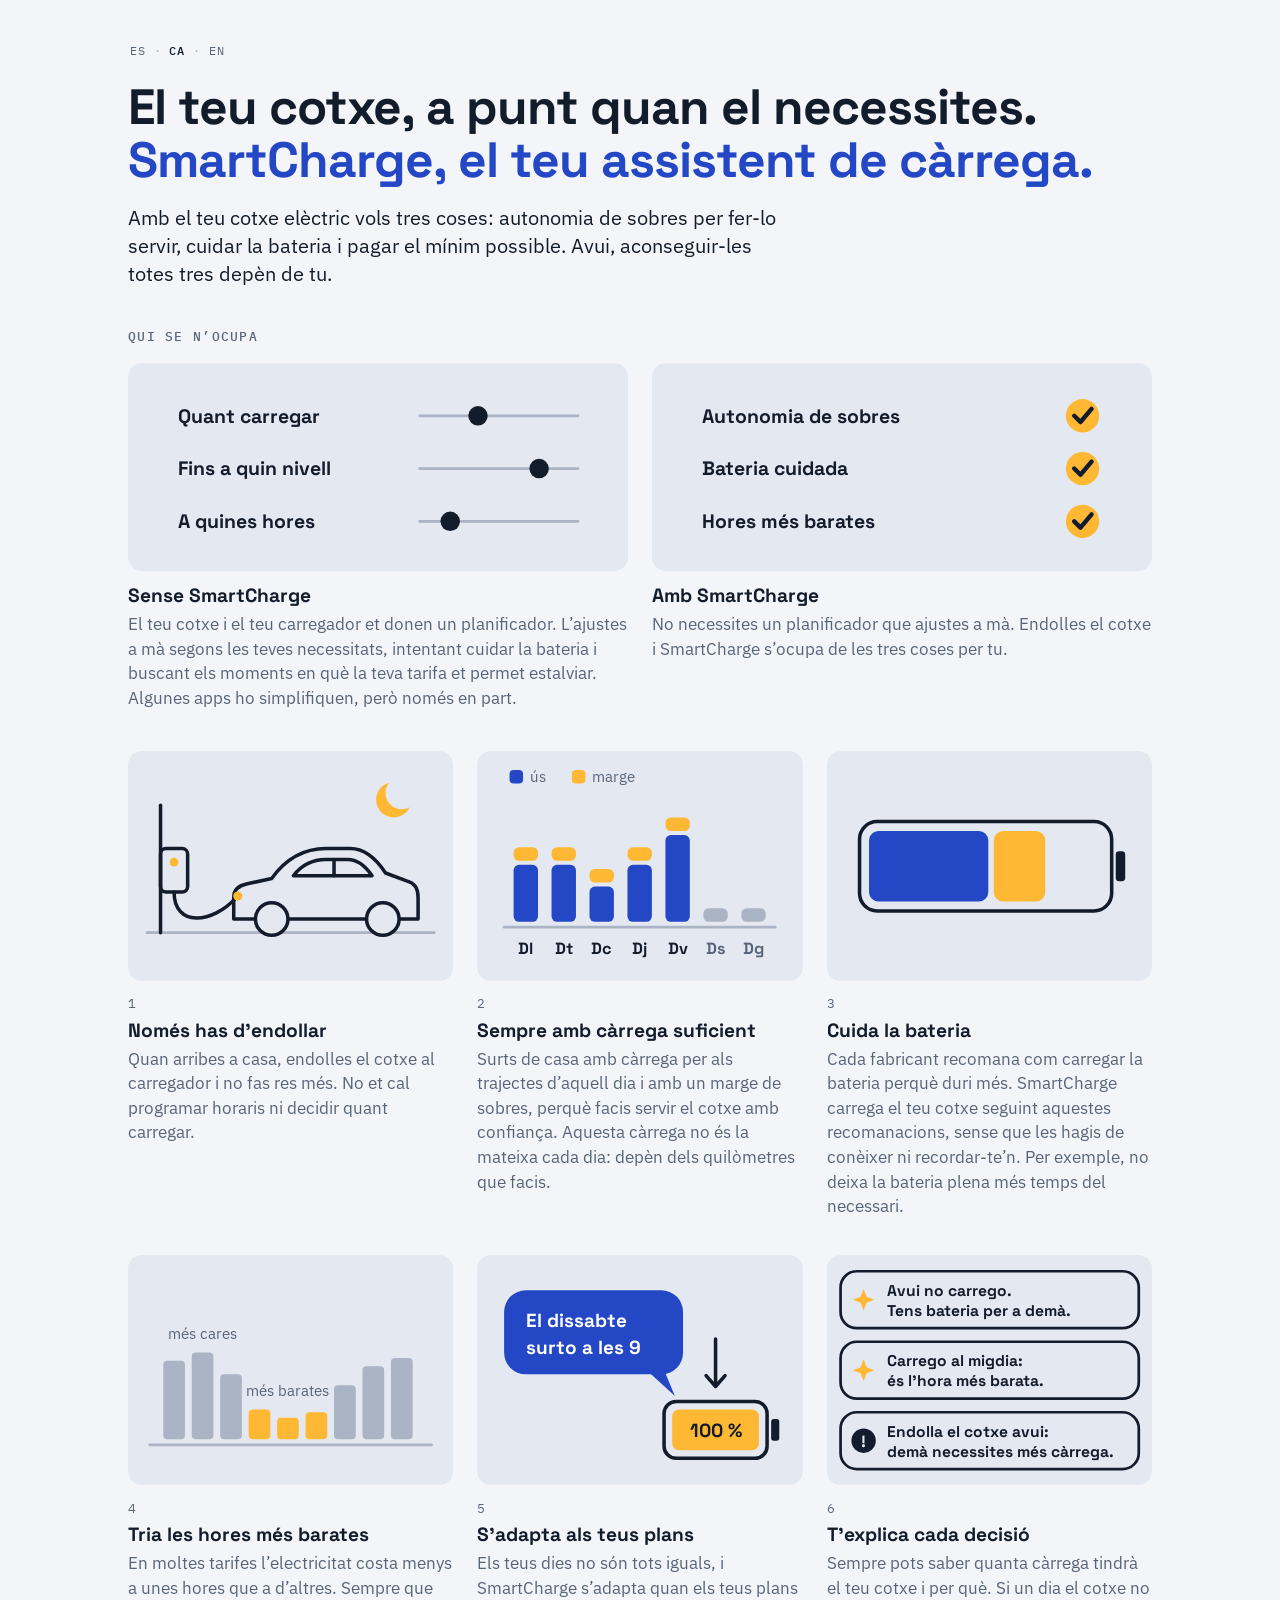
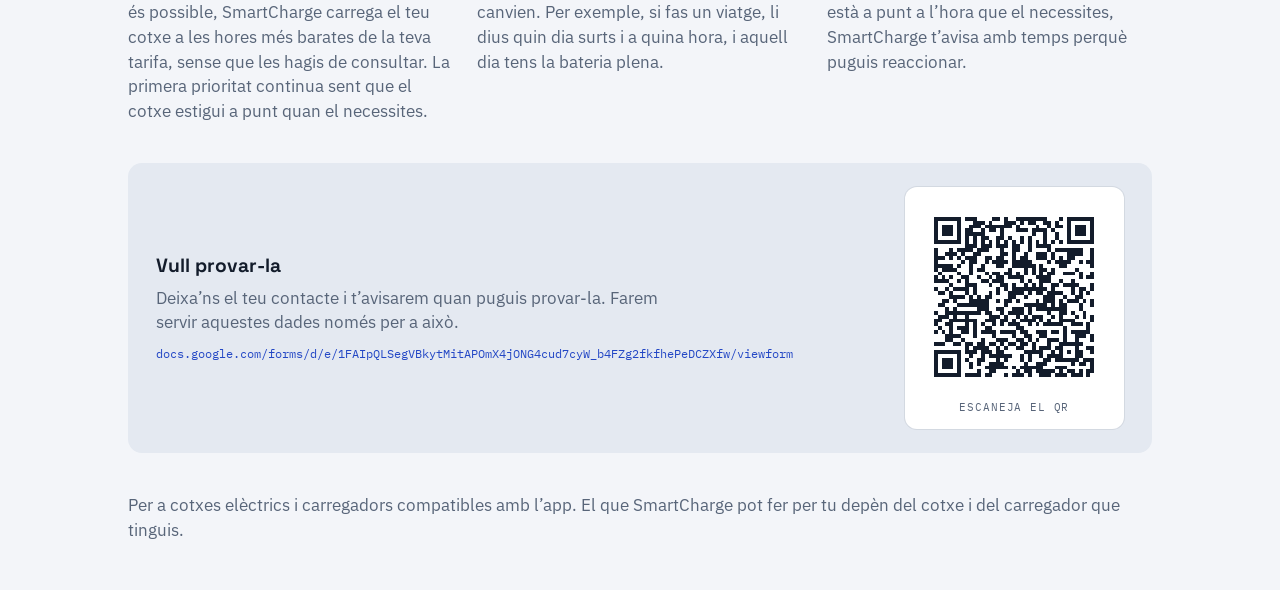
==== ca/index.html @ 78ee928d "docs: publish the SmartCharge idea page in Spanish, Catalan and English Serve the idea page at the s" ====
<!doctype html>
<html lang="ca">
<head>
<meta charset="utf-8">
<meta name="viewport" content="width=device-width, initial-scale=1, viewport-fit=cover">
<title>La idea de SmartCharge</title>
<!-- Generated by build-site.py from buca1821/SmartCharge docs/producto/la-idea-de-smartcharge.ca.html.
     Do not edit by hand: change the source page and rebuild. -->
<meta name="description" content="Amb el teu cotxe elèctric vols tres coses: autonomia de sobres per fer-lo servir, cuidar la bateria i pagar el mínim possible. Avui, aconseguir-les totes tres depèn de tu.">
<meta name="theme-color" content="#f3f5f9">
<meta name="robots" content="noindex, nofollow">
<meta property="og:type" content="website">
<meta property="og:site_name" content="SmartCharge">
<meta property="og:title" content="La idea de SmartCharge">
<meta property="og:description" content="Amb el teu cotxe elèctric vols tres coses: autonomia de sobres per fer-lo servir, cuidar la bateria i pagar el mínim possible. Avui, aconseguir-les totes tres depèn de tu.">
<meta property="og:url" content="https://smartchargeapp.github.io/ca/">
<meta property="og:locale" content="ca_ES">
<meta name="twitter:card" content="summary">
<link rel="icon" type="image/png" href="/favicon.png">
<link rel="apple-touch-icon" href="/apple-touch-icon.png">
<link rel="stylesheet" href="https://fonts.googleapis.com/css2?family=IBM+Plex+Mono:wght@400;500&family=IBM+Plex+Sans:wght@400;500&family=Space+Grotesk:wght@500;700&display=swap">
<style>
/* Layout: the promise as the title, the same week drawn without and with SmartCharge, then one panel per idea. */
:root {
  --bg: #f3f5f9;
  --panel: #e4e9f1;
  --ink: #131c2b;
  --muted: #586579;
  --soft: #aab4c4;
  --accent: #2347c5;
  --charge: #ffb833;
  --on-charge: #131c2b;
  --on-accent: #ffffff;
  --display: "Space Grotesk", "Avenir Next", "Segoe UI", sans-serif;
  --text: "IBM Plex Sans", "Helvetica Neue", Arial, sans-serif;
  --mono: "IBM Plex Mono", ui-monospace, Menlo, monospace;
}
@media (prefers-color-scheme: dark) {
  :root:not([data-theme="light"]) {
    --bg: #0b111d; --panel: #151e30; --ink: #e6ebf4; --muted: #9aa6ba; --soft: #4a5873; --accent: #93abff; --on-accent: #0b111d;
    color-scheme: dark;
  }
}
:root[data-theme="dark"] {
  --bg: #0b111d; --panel: #151e30; --ink: #e6ebf4; --muted: #9aa6ba; --soft: #4a5873; --accent: #93abff; --on-accent: #0b111d;
  color-scheme: dark;
}

body {
  background: var(--bg);
  color: var(--ink);
  font-family: var(--text);
  font-size: 1.0625rem;
  line-height: 1.45;
  padding-left: max(16px, env(safe-area-inset-left, 0px));
  padding-right: max(16px, env(safe-area-inset-right, 0px));
  padding-block: 2rem 2.5rem;
}
.page { max-width: 64rem; margin-inline: auto; display: flex; flex-direction: column; gap: 2.5rem; }
h1 {
  font-family: var(--display); font-weight: 700; letter-spacing: -0.02em; line-height: 1.08; margin: 0;
  font-size: clamp(2rem, 4.6vw, 3.1rem); text-wrap: balance;
}
h1 span { display: block; color: var(--accent); }
.head { display: flex; flex-direction: column; gap: 1.1rem; }
.lead { margin: 0; font-size: 1.25rem; line-height: 1.4; max-width: 42rem; text-wrap: pretty; }

/* Language switcher: ES · CA · EN, relative links so the three pages open from disk. */
.langs { display: flex; align-items: baseline; gap: 0.4rem; margin: 0; font-family: var(--mono); font-size: 0.75rem; letter-spacing: 0.08em; }
.langs a { color: var(--muted); text-decoration: none; padding: 0.15rem 0.1rem; border-radius: 3px; }
.langs a:hover { color: var(--accent); }
.langs a:focus-visible { outline: 2px solid var(--accent); outline-offset: 2px; }
.langs a[aria-current="page"] { color: var(--ink); font-weight: 500; }
.langs .sep { color: var(--soft); }

.block { display: flex; flex-direction: column; gap: 1rem; }
.label { font-family: var(--mono); font-size: 0.8rem; letter-spacing: 0.1em; text-transform: uppercase; color: var(--muted); margin: 0; font-weight: 500; }
.pair { display: grid; grid-template-columns: repeat(2, minmax(0, 1fr)); gap: 1.75rem 1.5rem; }
.pair > div { display: flex; flex-direction: column; gap: 0.8rem; min-width: 0; }
figure { margin: 0; background: var(--panel); border-radius: 14px; }
figure svg { display: block; width: 100%; height: auto; }
h2 { font-family: var(--display); font-weight: 700; font-size: 1.2rem; line-height: 1.2; margin: 0; text-wrap: balance; }
.txt { display: flex; flex-direction: column; gap: 0.3rem; }
.txt p { margin: 0; color: var(--muted); }
.step { font-family: var(--mono); font-size: 0.8rem; color: var(--muted); }

.panels { list-style: none; margin: 0; padding: 0; display: grid; grid-template-columns: repeat(3, minmax(0, 1fr)); gap: 2.25rem 1.5rem; }
.panels.four { grid-template-columns: repeat(4, minmax(0, 1fr)); }
.panels li { display: flex; flex-direction: column; gap: 0.9rem; min-width: 0; }

.who { margin: 0; color: var(--muted); }

/* Invitation to try SmartCharge: the copy of the form and its QR, at the end of the page. */
.try { display: grid; grid-template-columns: minmax(0, 1fr) auto; align-items: center; gap: 1.75rem 2rem; background: var(--panel); border-radius: 14px; padding: 1.5rem 1.75rem; }
.try-copy { display: flex; flex-direction: column; gap: 0.55rem; min-width: 0; }
.try-copy p { margin: 0; color: var(--muted); max-width: 34rem; }
.try-copy a { font-family: var(--mono); font-size: 0.78rem; line-height: 1.5; color: var(--accent); text-decoration: none; overflow-wrap: anywhere; }
.try-copy a:hover { text-decoration: underline; }
.try-qr { margin: 0; padding: 0.85rem; background: #ffffff; border-radius: 12px; box-shadow: 0 0 0 1px rgba(19, 28, 43, 0.08); justify-self: end; }
.try-qr svg { display: block; width: 12rem; height: 12rem; }
.try-qr figcaption { margin-top: 0.45rem; font-family: var(--mono); font-size: 0.66rem; letter-spacing: 0.08em; text-transform: uppercase; color: #586579; text-align: center; }
@media (max-width: 48rem) { .try { grid-template-columns: minmax(0, 1fr); } .try-qr { justify-self: start; } }

/* Drawing style shared by every figure */
.ln { fill: none; stroke: var(--ink); stroke-width: 2.6; stroke-linecap: round; stroke-linejoin: round; }
.thin { fill: none; stroke: var(--soft); stroke-width: 2; stroke-linecap: round; stroke-linejoin: round; }
.dash { fill: none; stroke: var(--soft); stroke-width: 1.5; stroke-dasharray: 4 5; stroke-linecap: round; }
.hole { fill: var(--panel); stroke: var(--ink); stroke-width: 2.6; }
.gold { fill: var(--charge); }
.blue { fill: var(--accent); }
.grey { fill: var(--soft); }
.dark { fill: var(--ink); }
.cover { fill: var(--panel); }
svg text { font-family: var(--display); fill: var(--ink); }
svg .t-s { font-size: 11px; fill: var(--muted); font-family: var(--text); }
svg .t-on { font-size: 14px; font-weight: 700; fill: var(--on-charge); }
svg .t-say { font-size: 14px; font-weight: 700; fill: var(--on-accent); }
svg .t-as { font-size: 14px; font-weight: 700; }
svg .t-r { font-size: 11.5px; font-weight: 700; }
svg .t-bang { font-size: 12px; font-weight: 700; fill: var(--panel); }
svg .t-q { font-size: 12px; font-weight: 700; }
svg .t-q text { fill: var(--ink); }
svg .t-q .t-we { fill: var(--muted); }
.chk { fill: none; stroke: var(--on-charge); stroke-width: 3.2; stroke-linecap: round; stroke-linejoin: round; }

@media (max-width: 60rem) { .panels.four { grid-template-columns: repeat(2, minmax(0, 1fr)); } }
@media (max-width: 46rem) { .panels { grid-template-columns: repeat(2, minmax(0, 1fr)); } }
@media (max-width: 40rem) { .pair { grid-template-columns: minmax(0, 1fr); } }
@media (max-width: 30rem) { .panels, .panels.four { grid-template-columns: minmax(0, 1fr); } .panels figure { max-width: 22rem; } }
</style>
</head>
<body>
<div class="page" lang="ca">
  <header class="head">
    <nav class="langs" aria-label="Idioma de la pàgina">
      <a href="/" hreflang="es" lang="es">ES</a>
      <span class="sep" aria-hidden="true">·</span>
      <a href="/ca/" hreflang="ca" lang="ca" aria-current="page">CA</a>
      <span class="sep" aria-hidden="true">·</span>
      <a href="/en/" hreflang="en" lang="en">EN</a>
    </nav>
    <h1>El teu cotxe, a punt quan el necessites. <span>SmartCharge, el teu assistent de càrrega.</span></h1>
    <p class="lead">Amb el teu cotxe elèctric vols tres coses: autonomia de sobres per fer-lo servir, cuidar la bateria i pagar el mínim possible. Avui, aconseguir-les totes tres depèn de tu.</p>
  </header>

  <section class="block">
    <p class="label">Qui se n’ocupa</p>
    <div class="pair">
      <div>
        <figure>
          <svg viewBox="0 0 360 150" role="img" aria-label="Un planificador amb tres ajustos que mous a mà: quant carregar, fins a quin nivell i a quines hores.">
            <text class="t-as" x="36" y="43">Quant carregar</text><line class="thin" x1="210" y1="38" x2="324" y2="38"/><circle class="dark" cx="252" cy="38" r="7"/>
            <text class="t-as" x="36" y="81">Fins a quin nivell</text><line class="thin" x1="210" y1="76" x2="324" y2="76"/><circle class="dark" cx="296" cy="76" r="7"/>
            <text class="t-as" x="36" y="119">A quines hores</text><line class="thin" x1="210" y1="114" x2="324" y2="114"/><circle class="dark" cx="232" cy="114" r="7"/>
          </svg>
        </figure>
        <div class="txt">
          <h2>Sense SmartCharge</h2>
          <p>El teu cotxe i el teu carregador et donen un planificador. L’ajustes a mà segons les teves necessitats, intentant cuidar la bateria i buscant els moments en què la teva tarifa et permet estalviar. Algunes apps ho simplifiquen, però només en part.</p>
        </div>
      </div>
      <div>
        <figure>
          <svg viewBox="0 0 360 150" role="img" aria-label="Les mateixes tres coses resoltes sense ajustos: autonomia de sobres, bateria cuidada i hores més barates.">
            <text class="t-as" x="36" y="43">Autonomia de sobres</text><circle class="gold" cx="310" cy="38" r="12"/><path class="chk" d="M304 38 L308.5 42.5 L316.5 33"/>
            <text class="t-as" x="36" y="81">Bateria cuidada</text><circle class="gold" cx="310" cy="76" r="12"/><path class="chk" d="M304 76 L308.5 80.5 L316.5 71"/>
            <text class="t-as" x="36" y="119">Hores més barates</text><circle class="gold" cx="310" cy="114" r="12"/><path class="chk" d="M304 114 L308.5 118.5 L316.5 109"/>
          </svg>
        </figure>
        <div class="txt">
          <h2>Amb SmartCharge</h2>
          <p>No necessites un planificador que ajustes a mà. Endolles el cotxe i SmartCharge s’ocupa de les tres coses per tu.</p>
        </div>
      </div>
    </div>
  </section>

  <ol class="panels">
    <li>
      <figure>
        <svg viewBox="0 0 240 170" role="img" aria-label="Un cotxe endollat al carregador de casa, de nit.">
          <circle class="gold" cx="196" cy="36" r="13"/>
          <circle class="cover" cx="202" cy="31" r="12"/>
          <line class="thin" x1="14" y1="134" x2="226" y2="134"/>
          <line class="ln" x1="24" y1="40" x2="24" y2="134"/>
          <rect class="ln" x="24" y="72" width="20" height="32" rx="4"/>
          <circle class="gold" cx="34" cy="82" r="3.2"/>
          <path class="ln" d="M34 104 C34 130 62 128 80 108"/>
          <path class="ln" d="M78 124 L78 108 Q78 100 88 98 L106 94 Q122 72 146 72 L164 72 Q178 72 190 90 L206 96 Q214 98 214 108 L214 124 Z"/>
          <path class="ln" d="M122 92 Q131 80 146 80 L162 80 Q172 80 180 92 Z"/>
          <line class="ln" x1="152" y1="80" x2="152" y2="92"/>
          <circle class="hole" cx="106" cy="124" r="12"/>
          <circle class="hole" cx="188" cy="124" r="12"/>
          <circle class="gold" cx="81" cy="107" r="3.4"/>
        </svg>
      </figure>
      <div class="txt">
        <span class="step">1</span>
        <h2>Només has d’endollar</h2>
        <p>Quan arribes a casa, endolles el cotxe al carregador i no fas res més. No et cal programar horaris ni decidir quant carregar.</p>
      </div>
    </li>
    <li>
      <figure>
        <svg viewBox="0 0 240 170" role="img" aria-label="Una setmana, de dilluns a diumenge. Cada dia d’ús es carrega l’energia prevista i un marge; el cap de setmana, gairebé res.">
          <rect class="blue" x="24" y="14" width="10" height="10" rx="3"/>
          <text class="t-s" x="39" y="23">ús</text>
          <rect class="gold" x="70" y="14" width="10" height="10" rx="3"/>
          <text class="t-s" x="85" y="23">marge</text>
          <line class="thin" x1="20" y1="130" x2="220" y2="130"/>
          <g class="blue">
            <rect x="27" y="84" width="18" height="42" rx="4"/>
            <rect x="55" y="84" width="18" height="42" rx="4"/>
            <rect x="83" y="100" width="18" height="26" rx="4"/>
            <rect x="111" y="84" width="18" height="42" rx="4"/>
            <rect x="139" y="62" width="18" height="64" rx="4"/>
          </g>
          <g class="gold">
            <rect x="27" y="71" width="18" height="10" rx="4"/>
            <rect x="55" y="71" width="18" height="10" rx="4"/>
            <rect x="83" y="87" width="18" height="10" rx="4"/>
            <rect x="111" y="71" width="18" height="10" rx="4"/>
            <rect x="139" y="49" width="18" height="10" rx="4"/>
          </g>
          <g class="grey">
            <rect x="167" y="116" width="18" height="10" rx="4"/>
            <rect x="195" y="116" width="18" height="10" rx="4"/>
          </g>
          <g class="t-q" text-anchor="middle">
            <text x="36" y="150">Dl</text><text x="64" y="150">Dt</text><text x="92" y="150">Dc</text><text x="120" y="150">Dj</text><text x="148" y="150">Dv</text>
            <text class="t-we" x="176" y="150">Ds</text><text class="t-we" x="204" y="150">Dg</text>
          </g>
        </svg>
      </figure>
      <div class="txt">
        <span class="step">2</span>
        <h2>Sempre amb càrrega suficient</h2>
        <p>Surts de casa amb càrrega per als trajectes d’aquell dia i amb un marge de sobres, perquè facis servir el cotxe amb confiança. Aquesta càrrega no és la mateixa cada dia: depèn dels quilòmetres que facis.</p>
      </div>
    </li>
    <li>
      <figure>
        <svg viewBox="0 0 240 170" role="img" aria-label="Una bateria carregada només en part: l’energia de l’ús previst i un marge. La resta queda buida.">
          <rect class="ln" x="24" y="52" width="186" height="66" rx="13"/>
          <rect class="dark" x="213" y="74" width="7" height="22" rx="2.5"/>
          <rect class="blue" x="31" y="59" width="88" height="52" rx="7"/>
          <rect class="gold" x="123" y="59" width="38" height="52" rx="7"/>
        </svg>
      </figure>
      <div class="txt">
        <span class="step">3</span>
        <h2>Cuida la bateria</h2>
        <p>Cada fabricant recomana com carregar la bateria perquè duri més. SmartCharge carrega el teu cotxe seguint aquestes recomanacions, sense que les hagis de conèixer ni recordar-te’n. Per exemple, no deixa la bateria plena més temps del necessari.</p>
      </div>
    </li>
    <li>
      <figure>
        <svg viewBox="0 0 240 170" role="img" aria-label="El preu de l’electricitat hora a hora. La càrrega cau a les tres hores més barates.">
          <line class="thin" x1="16" y1="140" x2="224" y2="140"/>
          <g class="grey">
            <rect x="26" y="78" width="16" height="58" rx="3"/>
            <rect x="47" y="72" width="16" height="64" rx="3"/>
            <rect x="68" y="88" width="16" height="48" rx="3"/>
            <rect x="152" y="96" width="16" height="40" rx="3"/>
            <rect x="173" y="82" width="16" height="54" rx="3"/>
            <rect x="194" y="76" width="16" height="60" rx="3"/>
          </g>
          <g class="gold">
            <rect x="89" y="114" width="16" height="22" rx="3"/>
            <rect x="110" y="120" width="16" height="16" rx="3"/>
            <rect x="131" y="116" width="16" height="20" rx="3"/>
          </g>
          <text class="t-s" x="55" y="62" text-anchor="middle">més cares</text>
          <text class="t-s" x="118" y="104" text-anchor="middle">més barates</text>
        </svg>
      </figure>
      <div class="txt">
        <span class="step">4</span>
        <h2>Tria les hores més barates</h2>
        <p>En moltes tarifes l’electricitat costa menys a unes hores que a d’altres. Sempre que és possible, SmartCharge carrega el teu cotxe a les hores més barates de la teva tarifa, sense que les hagis de consultar. La primera prioritat continua sent que el cotxe estigui a punt quan el necessites.</p>
      </div>
    </li>
    <li>
      <figure>
        <svg viewBox="0 0 240 170" role="img" aria-label="Li dius a SmartCharge «El dissabte surto a les 9» i la bateria està al 100 per cent.">
          <rect class="blue" x="20" y="26" width="132" height="62" rx="16"/>
          <path class="blue" d="M124 84 L146 104 L136 80 Z"/>
          <text class="t-say" x="36" y="53">El dissabte</text>
          <text class="t-say" x="36" y="73">surto a les 9</text>
          <path class="ln" d="M176 62 L176 96 M169 89 L176 97 L183 89"/>
          <rect class="ln" x="138" y="108" width="76" height="42" rx="9"/>
          <rect class="dark" x="217" y="121" width="6" height="16" rx="2"/>
          <rect class="gold" x="144" y="114" width="64" height="30" rx="5"/>
          <text class="t-on" x="176" y="134" text-anchor="middle">100 %</text>
        </svg>
      </figure>
      <div class="txt">
        <span class="step">5</span>
        <h2>S’adapta als teus plans</h2>
        <p>Els teus dies no són tots iguals, i SmartCharge s’adapta quan els teus plans canvien. Per exemple, si fas un viatge, li dius quin dia surts i a quina hora, i aquell dia tens la bateria plena.</p>
      </div>
    </li>
    <li>
      <figure>
        <svg viewBox="0 0 240 170" role="img" aria-label="Tres missatges de SmartCharge: «Avui no carrego. Tens bateria per a demà», «Carrego al migdia: és l’hora més barata» i l’avís «Endolla el cotxe avui: demà necessites més càrrega».">
          <rect class="ln" x="10" y="12" width="220" height="42" rx="12" style="stroke-width:2"/>
          <path class="gold" d="M27 25 L29.2 30.8 L35 33 L29.2 35.2 L27 41 L24.8 35.2 L19 33 L24.8 30.8 Z"/>
          <text class="t-r" x="44" y="30">Avui no carrego.</text>
          <text class="t-r" x="44" y="45">Tens bateria per a demà.</text>
          <rect class="ln" x="10" y="64" width="220" height="42" rx="12" style="stroke-width:2"/>
          <path class="gold" d="M27 77 L29.2 82.8 L35 85 L29.2 87.2 L27 93 L24.8 87.2 L19 85 L24.8 82.8 Z"/>
          <text class="t-r" x="44" y="82">Carrego al migdia:</text>
          <text class="t-r" x="44" y="97">és l’hora més barata.</text>
          <rect class="ln" x="10" y="116" width="220" height="42" rx="12" style="stroke-width:2"/>
          <circle class="dark" cx="27" cy="137" r="9"/>
          <text class="t-bang" x="27" y="141.5" text-anchor="middle">!</text>
          <text class="t-r" x="44" y="134">Endolla el cotxe avui:</text>
          <text class="t-r" x="44" y="149">demà necessites més càrrega.</text>
        </svg>
      </figure>
      <div class="txt">
        <span class="step">6</span>
        <h2>T’explica cada decisió</h2>
        <p>Sempre pots saber quanta càrrega tindrà el teu cotxe i per què. Si un dia el cotxe no està a punt a l’hora que el necessites, SmartCharge t’avisa amb temps perquè puguis reaccionar.</p>
      </div>
    </li>
  </ol>

  <!-- The link is the public response URL of the form, not the editor URL: a QR with the editor
       URL would let anyone open the form for editing. The QR below encodes this same URL;
       regenerate it (error correction M) if the URL ever changes. -->
  <section class="try">
    <div class="try-copy">
      <h2>Vull provar-la</h2>
      <p>Deixa’ns el teu contacte i t’avisarem quan puguis provar-la. Farem servir aquestes dades només per a això.</p>
      <a href="https://docs.google.com/forms/d/e/1FAIpQLSegVBkytMitAPOmX4jONG4cud7cyW_b4FZg2fkfhePeDCZXfw/viewform" target="_blank" rel="noopener">docs.google.com/forms/d/e/1FAIpQLSegVBkytMitAPOmX4jONG4cud7cyW_b4FZg2fkfhePeDCZXfw/viewform</a>
    </div>
    <figure class="try-qr">
      <svg viewBox="0 0 49 49" shape-rendering="crispEdges" role="img" aria-label="Codi QR del formulari per provar SmartCharge">
        <rect width="49" height="49" fill="#ffffff"/>
        <path fill="#131c2b" d="M4 4h7v1h-7zM12 4h3v1h-3zM19 4h2v1h-2zM22 4h1v1h-1zM25 4h8v1h-8zM36 4h1v1h-1zM38 4h7v1h-7zM4 5h1v1h-1zM10 5h1v1h-1zM14 5h3v1h-3zM18 5h1v1h-1zM22 5h3v1h-3zM26 5h1v1h-1zM28 5h2v1h-2zM32 5h2v1h-2zM35 5h1v1h-1zM38 5h1v1h-1zM44 5h1v1h-1zM4 6h1v1h-1zM6 6h3v1h-3zM10 6h1v1h-1zM13 6h3v1h-3zM17 6h7v1h-7zM25 6h1v1h-1zM30 6h1v1h-1zM33 6h1v1h-1zM35 6h2v1h-2zM38 6h1v1h-1zM40 6h3v1h-3zM44 6h1v1h-1zM4 7h1v1h-1zM6 7h3v1h-3zM10 7h1v1h-1zM12 7h2v1h-2zM16 7h1v1h-1zM18 7h2v1h-2zM21 7h1v1h-1zM25 7h3v1h-3zM29 7h4v1h-4zM34 7h1v1h-1zM38 7h1v1h-1zM40 7h3v1h-3zM44 7h1v1h-1zM4 8h1v1h-1zM6 8h3v1h-3zM10 8h1v1h-1zM12 8h5v1h-5zM21 8h1v1h-1zM29 8h1v1h-1zM32 8h1v1h-1zM35 8h1v1h-1zM38 8h1v1h-1zM40 8h3v1h-3zM44 8h1v1h-1zM4 9h1v1h-1zM10 9h1v1h-1zM12 9h1v1h-1zM14 9h1v1h-1zM16 9h2v1h-2zM20 9h2v1h-2zM23 9h1v1h-1zM26 9h1v1h-1zM28 9h1v1h-1zM32 9h1v1h-1zM35 9h1v1h-1zM38 9h1v1h-1zM44 9h1v1h-1zM4 10h7v1h-7zM12 10h1v1h-1zM14 10h1v1h-1zM16 10h1v1h-1zM18 10h1v1h-1zM20 10h1v1h-1zM22 10h1v1h-1zM24 10h1v1h-1zM26 10h1v1h-1zM28 10h1v1h-1zM30 10h1v1h-1zM32 10h1v1h-1zM34 10h1v1h-1zM36 10h1v1h-1zM38 10h7v1h-7zM12 11h3v1h-3zM16 11h3v1h-3zM20 11h3v1h-3zM24 11h2v1h-2zM28 11h1v1h-1zM30 11h4v1h-4zM4 12h1v1h-1zM8 12h1v1h-1zM10 12h4v1h-4zM15 12h3v1h-3zM21 12h1v1h-1zM24 12h2v1h-2zM28 12h1v1h-1zM33 12h1v1h-1zM35 12h7v1h-7zM44 12h1v1h-1zM4 13h1v1h-1zM7 13h3v1h-3zM11 13h1v1h-1zM14 13h2v1h-2zM21 13h2v1h-2zM24 13h1v1h-1zM27 13h1v1h-1zM30 13h3v1h-3zM34 13h1v1h-1zM38 13h4v1h-4zM44 13h1v1h-1zM4 14h3v1h-3zM8 14h1v1h-1zM10 14h1v1h-1zM12 14h3v1h-3zM17 14h2v1h-2zM20 14h2v1h-2zM24 14h1v1h-1zM26 14h2v1h-2zM30 14h3v1h-3zM34 14h1v1h-1zM36 14h1v1h-1zM38 14h2v1h-2zM44 14h1v1h-1zM4 15h1v1h-1zM11 15h1v1h-1zM13 15h2v1h-2zM17 15h1v1h-1zM19 15h4v1h-4zM24 15h5v1h-5zM33 15h1v1h-1zM35 15h4v1h-4zM41 15h1v1h-1zM43 15h2v1h-2zM4 16h5v1h-5zM10 16h1v1h-1zM13 16h1v1h-1zM16 16h1v1h-1zM20 16h2v1h-2zM24 16h6v1h-6zM31 16h1v1h-1zM36 16h2v1h-2zM44 16h1v1h-1zM4 17h1v1h-1zM6 17h4v1h-4zM13 17h1v1h-1zM15 17h2v1h-2zM23 17h1v1h-1zM27 17h1v1h-1zM29 17h1v1h-1zM31 17h2v1h-2zM34 17h1v1h-1zM40 17h1v1h-1zM5 18h1v1h-1zM10 18h1v1h-1zM13 18h1v1h-1zM17 18h1v1h-1zM19 18h2v1h-2zM22 18h2v1h-2zM25 18h1v1h-1zM27 18h1v1h-1zM29 18h1v1h-1zM31 18h1v1h-1zM33 18h2v1h-2zM37 18h3v1h-3zM41 18h1v1h-1zM44 18h1v1h-1zM4 19h1v1h-1zM6 19h1v1h-1zM8 19h1v1h-1zM11 19h2v1h-2zM15 19h1v1h-1zM18 19h1v1h-1zM20 19h2v1h-2zM23 19h4v1h-4zM30 19h4v1h-4zM41 19h1v1h-1zM43 19h2v1h-2zM4 20h4v1h-4zM10 20h1v1h-1zM12 20h1v1h-1zM16 20h2v1h-2zM19 20h3v1h-3zM26 20h1v1h-1zM28 20h1v1h-1zM31 20h3v1h-3zM36 20h1v1h-1zM39 20h1v1h-1zM8 21h1v1h-1zM12 21h3v1h-3zM18 21h1v1h-1zM21 21h2v1h-2zM24 21h1v1h-1zM27 21h1v1h-1zM29 21h1v1h-1zM31 21h1v1h-1zM34 21h2v1h-2zM37 21h4v1h-4zM44 21h1v1h-1zM4 22h1v1h-1zM7 22h1v1h-1zM9 22h4v1h-4zM14 22h1v1h-1zM20 22h1v1h-1zM22 22h1v1h-1zM24 22h9v1h-9zM34 22h1v1h-1zM39 22h1v1h-1zM41 22h2v1h-2zM44 22h1v1h-1zM5 23h2v1h-2zM8 23h1v1h-1zM12 23h1v1h-1zM14 23h1v1h-1zM18 23h1v1h-1zM20 23h1v1h-1zM23 23h4v1h-4zM28 23h1v1h-1zM30 23h2v1h-2zM33 23h4v1h-4zM39 23h1v1h-1zM41 23h1v1h-1zM43 23h1v1h-1zM8 24h4v1h-4zM13 24h1v1h-1zM15 24h1v1h-1zM17 24h2v1h-2zM23 24h2v1h-2zM27 24h1v1h-1zM32 24h3v1h-3zM37 24h1v1h-1zM40 24h2v1h-2zM6 25h2v1h-2zM9 25h1v1h-1zM13 25h5v1h-5zM20 25h1v1h-1zM22 25h2v1h-2zM25 25h1v1h-1zM30 25h1v1h-1zM32 25h3v1h-3zM36 25h1v1h-1zM38 25h3v1h-3zM42 25h1v1h-1zM44 25h1v1h-1zM5 26h2v1h-2zM10 26h8v1h-8zM22 26h1v1h-1zM27 26h6v1h-6zM34 26h1v1h-1zM36 26h2v1h-2zM41 26h1v1h-1zM44 26h1v1h-1zM7 27h1v1h-1zM9 27h1v1h-1zM15 27h3v1h-3zM20 27h2v1h-2zM24 27h3v1h-3zM28 27h1v1h-1zM30 27h8v1h-8zM41 27h1v1h-1zM4 28h1v1h-1zM7 28h9v1h-9zM17 28h2v1h-2zM21 28h1v1h-1zM23 28h4v1h-4zM28 28h1v1h-1zM33 28h1v1h-1zM36 28h2v1h-2zM39 28h1v1h-1zM42 28h1v1h-1zM5 29h3v1h-3zM9 29h1v1h-1zM12 29h1v1h-1zM18 29h3v1h-3zM22 29h1v1h-1zM25 29h1v1h-1zM27 29h1v1h-1zM29 29h3v1h-3zM34 29h1v1h-1zM36 29h1v1h-1zM40 29h1v1h-1zM42 29h1v1h-1zM44 29h1v1h-1zM4 30h2v1h-2zM8 30h7v1h-7zM17 30h3v1h-3zM21 30h2v1h-2zM24 30h1v1h-1zM26 30h4v1h-4zM31 30h1v1h-1zM33 30h1v1h-1zM36 30h4v1h-4zM44 30h1v1h-1zM4 31h1v1h-1zM7 31h2v1h-2zM12 31h1v1h-1zM14 31h1v1h-1zM16 31h1v1h-1zM19 31h1v1h-1zM21 31h1v1h-1zM23 31h3v1h-3zM28 31h1v1h-1zM30 31h1v1h-1zM32 31h5v1h-5zM39 31h3v1h-3zM43 31h1v1h-1zM5 32h1v1h-1zM8 32h1v1h-1zM10 32h3v1h-3zM14 32h1v1h-1zM17 32h2v1h-2zM25 32h2v1h-2zM37 32h1v1h-1zM43 32h1v1h-1zM4 33h1v1h-1zM6 33h1v1h-1zM8 33h1v1h-1zM11 33h2v1h-2zM14 33h1v1h-1zM16 33h4v1h-4zM21 33h4v1h-4zM26 33h2v1h-2zM30 33h3v1h-3zM34 33h2v1h-2zM37 33h1v1h-1zM39 33h5v1h-5zM7 34h4v1h-4zM14 34h1v1h-1zM19 34h1v1h-1zM24 34h1v1h-1zM27 34h2v1h-2zM31 34h2v1h-2zM37 34h1v1h-1zM40 34h3v1h-3zM44 34h1v1h-1zM7 35h2v1h-2zM11 35h1v1h-1zM16 35h1v1h-1zM20 35h3v1h-3zM25 35h2v1h-2zM28 35h1v1h-1zM30 35h1v1h-1zM33 35h3v1h-3zM37 35h1v1h-1zM40 35h1v1h-1zM44 35h1v1h-1zM4 36h3v1h-3zM9 36h2v1h-2zM12 36h2v1h-2zM15 36h2v1h-2zM18 36h2v1h-2zM21 36h1v1h-1zM23 36h2v1h-2zM26 36h2v1h-2zM29 36h1v1h-1zM33 36h1v1h-1zM36 36h6v1h-6zM12 37h1v1h-1zM14 37h4v1h-4zM20 37h1v1h-1zM22 37h1v1h-1zM25 37h2v1h-2zM29 37h1v1h-1zM31 37h3v1h-3zM35 37h2v1h-2zM40 37h1v1h-1zM43 37h2v1h-2zM4 38h7v1h-7zM12 38h3v1h-3zM16 38h3v1h-3zM20 38h2v1h-2zM27 38h5v1h-5zM34 38h1v1h-1zM36 38h1v1h-1zM38 38h1v1h-1zM40 38h2v1h-2zM44 38h1v1h-1zM4 39h1v1h-1zM10 39h1v1h-1zM13 39h1v1h-1zM16 39h1v1h-1zM18 39h6v1h-6zM26 39h1v1h-1zM28 39h1v1h-1zM31 39h1v1h-1zM33 39h4v1h-4zM40 39h2v1h-2zM4 40h1v1h-1zM6 40h3v1h-3zM10 40h1v1h-1zM12 40h1v1h-1zM15 40h2v1h-2zM20 40h1v1h-1zM22 40h1v1h-1zM26 40h1v1h-1zM28 40h1v1h-1zM32 40h2v1h-2zM35 40h6v1h-6zM42 40h3v1h-3zM4 41h1v1h-1zM6 41h3v1h-3zM10 41h1v1h-1zM13 41h1v1h-1zM15 41h1v1h-1zM18 41h4v1h-4zM27 41h1v1h-1zM30 41h3v1h-3zM39 41h1v1h-1zM41 41h2v1h-2zM44 41h1v1h-1zM4 42h1v1h-1zM6 42h3v1h-3zM10 42h1v1h-1zM13 42h1v1h-1zM17 42h6v1h-6zM24 42h1v1h-1zM26 42h6v1h-6zM35 42h3v1h-3zM44 42h1v1h-1zM4 43h1v1h-1zM10 43h1v1h-1zM15 43h1v1h-1zM18 43h2v1h-2zM25 43h1v1h-1zM27 43h2v1h-2zM30 43h5v1h-5zM36 43h1v1h-1zM38 43h2v1h-2zM41 43h1v1h-1zM43 43h2v1h-2zM4 44h7v1h-7zM12 44h4v1h-4zM17 44h2v1h-2zM22 44h1v1h-1zM24 44h3v1h-3zM28 44h1v1h-1zM31 44h3v1h-3zM35 44h3v1h-3zM39 44h3v1h-3zM43 44h1v1h-1z"/>
      </svg>
      <figcaption>Escaneja el QR</figcaption>
    </figure>
  </section>

  <p class="who">Per a cotxes elèctrics i carregadors compatibles amb l’app. El que SmartCharge pot fer per tu depèn del cotxe i del carregador que tinguis.</p>
</div>
</body>
</html>
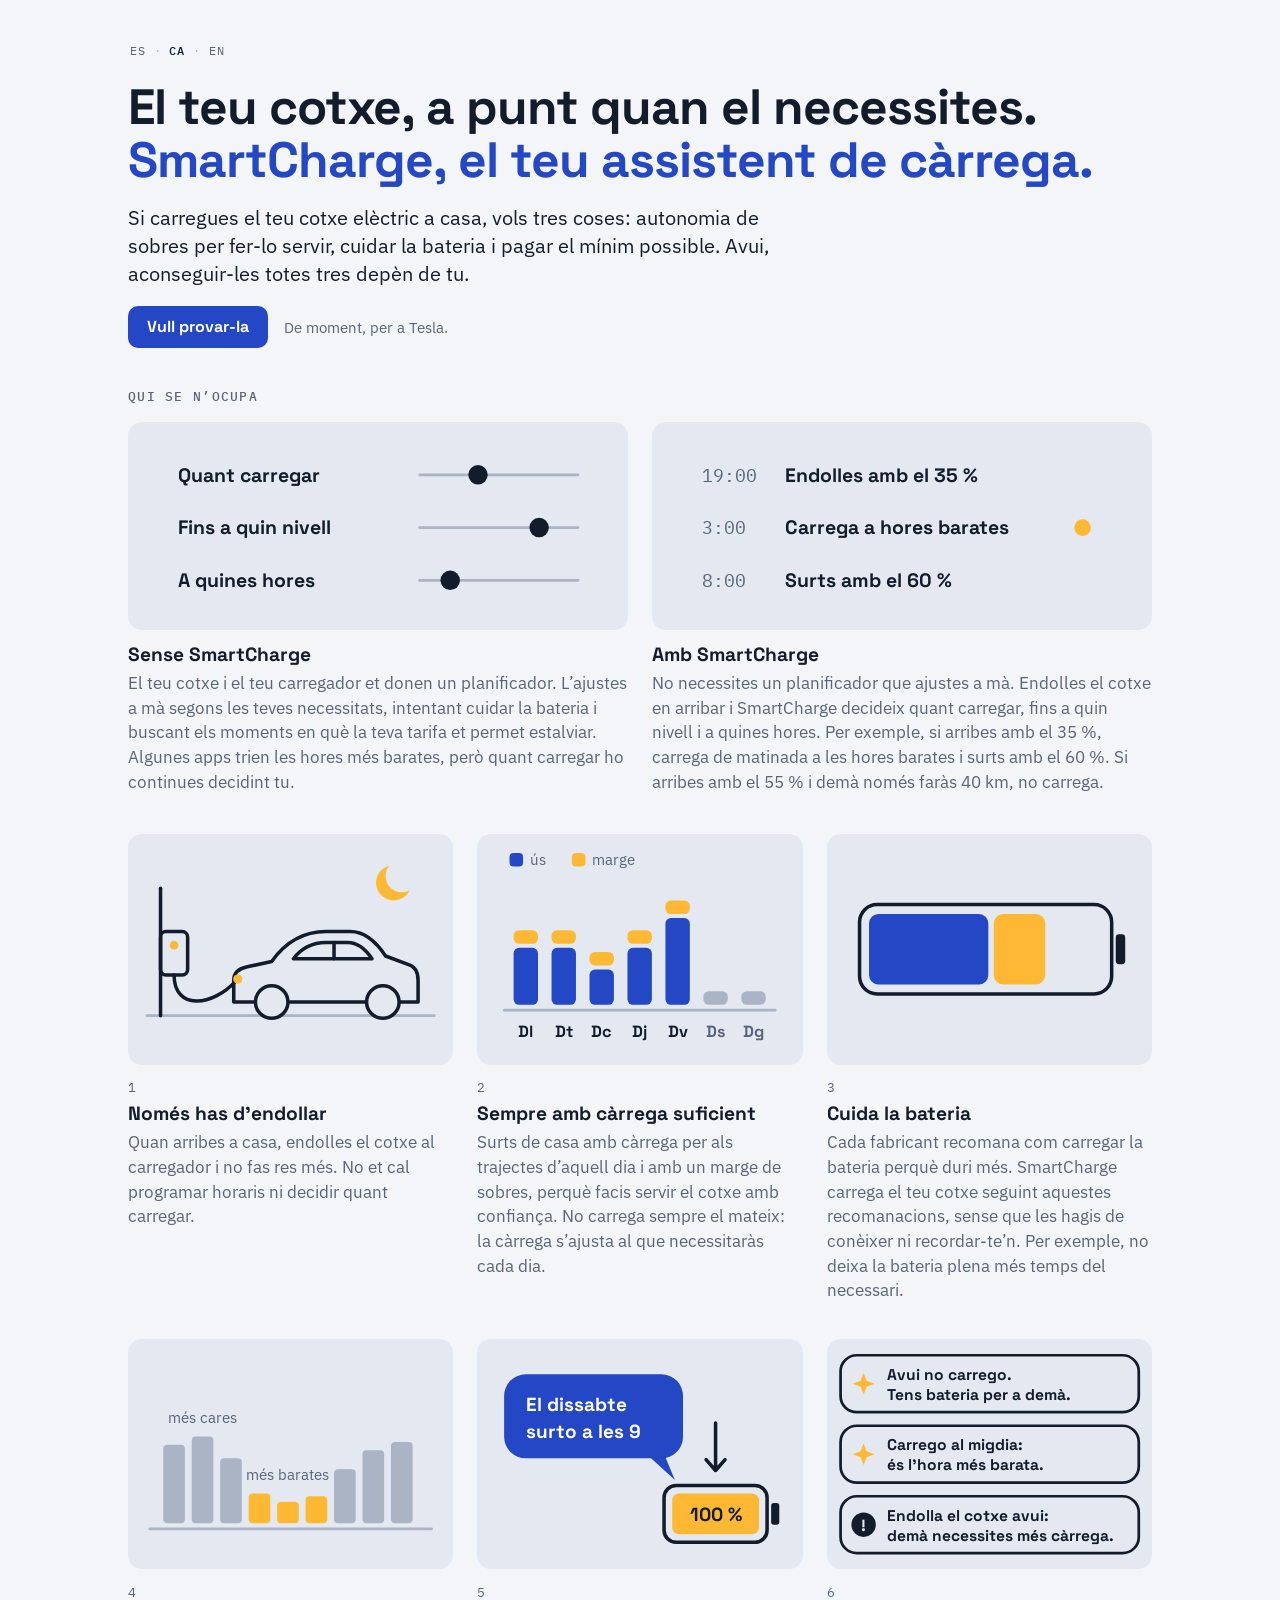
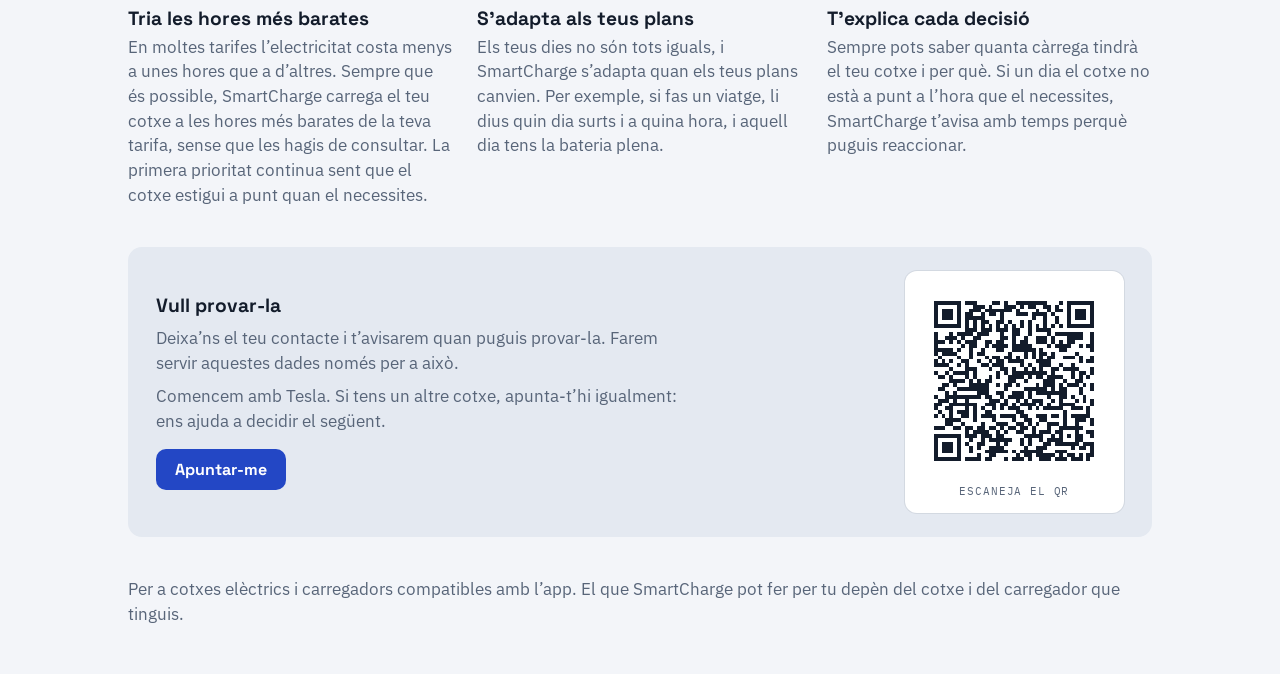
==== commit dda15ffc: "docs: regenerate the idea page from SmartCharge@b4dadbe" ====
--- a/ca/index.html
+++ b/ca/index.html
@@ -6,14 +6,14 @@
 <title>La idea de SmartCharge</title>
 <!-- Generated by build-site.py from buca1821/SmartCharge docs/producto/la-idea-de-smartcharge.ca.html.
      Do not edit by hand: change the source page and rebuild. -->
-<meta name="description" content="Amb el teu cotxe elèctric vols tres coses: autonomia de sobres per fer-lo servir, cuidar la bateria i pagar el mínim possible. Avui, aconseguir-les totes tres depèn de tu.">
+<meta name="description" content="Si carregues el teu cotxe elèctric a casa, vols tres coses: autonomia de sobres per fer-lo servir, cuidar la bateria i pagar el mínim possible. Avui, aconseguir-les totes tres depèn de tu.">
 <meta name="theme-color" content="#f3f5f9">
 <meta name="robots" content="noindex, nofollow">
 <meta property="og:type" content="website">
 <meta property="og:site_name" content="SmartCharge">
 <meta property="og:title" content="La idea de SmartCharge">
-<meta property="og:description" content="Amb el teu cotxe elèctric vols tres coses: autonomia de sobres per fer-lo servir, cuidar la bateria i pagar el mínim possible. Avui, aconseguir-les totes tres depèn de tu.">
-<meta property="og:url" content="https://smartchargeapp.github.io/ca/">
+<meta property="og:description" content="Si carregues el teu cotxe elèctric a casa, vols tres coses: autonomia de sobres per fer-lo servir, cuidar la bateria i pagar el mínim possible. Avui, aconseguir-les totes tres depèn de tu.">
+<meta property="og:url" content="https://smartchargeapp.com/ca/">
 <meta property="og:locale" content="ca_ES">
 <meta name="twitter:card" content="summary">
 <link rel="icon" type="image/png" href="/favicon.png">
@@ -94,8 +94,14 @@
 .try { display: grid; grid-template-columns: minmax(0, 1fr) auto; align-items: center; gap: 1.75rem 2rem; background: var(--panel); border-radius: 14px; padding: 1.5rem 1.75rem; }
 .try-copy { display: flex; flex-direction: column; gap: 0.55rem; min-width: 0; }
 .try-copy p { margin: 0; color: var(--muted); max-width: 34rem; }
-.try-copy a { font-family: var(--mono); font-size: 0.78rem; line-height: 1.5; color: var(--accent); text-decoration: none; overflow-wrap: anywhere; }
-.try-copy a:hover { text-decoration: underline; }
+.try-copy .btn { align-self: flex-start; margin-top: 0.4rem; }
+
+/* Call to action: the same form, as a button under the lead and in the invitation. */
+.cta { display: flex; flex-wrap: wrap; align-items: center; gap: 0.6rem 1rem; margin: 0; }
+.cta span { color: var(--muted); font-size: 0.95rem; }
+.btn { display: inline-block; background: var(--accent); color: var(--on-accent); font-family: var(--display); font-weight: 700; font-size: 1rem; line-height: 1.2; padding: 0.7rem 1.2rem; border-radius: 10px; text-decoration: none; }
+.btn:hover { filter: brightness(1.08); }
+.btn:focus-visible { outline: 2px solid var(--accent); outline-offset: 3px; }
 .try-qr { margin: 0; padding: 0.85rem; background: #ffffff; border-radius: 12px; box-shadow: 0 0 0 1px rgba(19, 28, 43, 0.08); justify-self: end; }
 .try-qr svg { display: block; width: 12rem; height: 12rem; }
 .try-qr figcaption { margin-top: 0.45rem; font-family: var(--mono); font-size: 0.66rem; letter-spacing: 0.08em; text-transform: uppercase; color: #586579; text-align: center; }
@@ -116,6 +122,7 @@
 svg .t-on { font-size: 14px; font-weight: 700; fill: var(--on-charge); }
 svg .t-say { font-size: 14px; font-weight: 700; fill: var(--on-accent); }
 svg .t-as { font-size: 14px; font-weight: 700; }
+svg .t-time { font-family: var(--mono); font-size: 13px; fill: var(--muted); }
 svg .t-r { font-size: 11.5px; font-weight: 700; }
 svg .t-bang { font-size: 12px; font-weight: 700; fill: var(--panel); }
 svg .t-q { font-size: 12px; font-weight: 700; }
@@ -140,7 +147,8 @@
       <a href="/en/" hreflang="en" lang="en">EN</a>
     </nav>
     <h1>El teu cotxe, a punt quan el necessites. <span>SmartCharge, el teu assistent de càrrega.</span></h1>
-    <p class="lead">Amb el teu cotxe elèctric vols tres coses: autonomia de sobres per fer-lo servir, cuidar la bateria i pagar el mínim possible. Avui, aconseguir-les totes tres depèn de tu.</p>
+    <p class="lead">Si carregues el teu cotxe elèctric a casa, vols tres coses: autonomia de sobres per fer-lo servir, cuidar la bateria i pagar el mínim possible. Avui, aconseguir-les totes tres depèn de tu.</p>
+    <p class="cta"><a class="btn" href="https://docs.google.com/forms/d/e/1FAIpQLSegVBkytMitAPOmX4jONG4cud7cyW_b4FZg2fkfhePeDCZXfw/viewform" target="_blank" rel="noopener">Vull provar-la</a><span>De moment, per a Tesla.</span></p>
   </header>
 
   <section class="block">
@@ -156,20 +164,20 @@
         </figure>
         <div class="txt">
           <h2>Sense SmartCharge</h2>
-          <p>El teu cotxe i el teu carregador et donen un planificador. L’ajustes a mà segons les teves necessitats, intentant cuidar la bateria i buscant els moments en què la teva tarifa et permet estalviar. Algunes apps ho simplifiquen, però només en part.</p>
+          <p>El teu cotxe i el teu carregador et donen un planificador. L’ajustes a mà segons les teves necessitats, intentant cuidar la bateria i buscant els moments en què la teva tarifa et permet estalviar. Algunes apps trien les hores més barates, però quant carregar ho continues decidint tu.</p>
         </div>
       </div>
       <div>
         <figure>
-          <svg viewBox="0 0 360 150" role="img" aria-label="Les mateixes tres coses resoltes sense ajustos: autonomia de sobres, bateria cuidada i hores més barates.">
-            <text class="t-as" x="36" y="43">Autonomia de sobres</text><circle class="gold" cx="310" cy="38" r="12"/><path class="chk" d="M304 38 L308.5 42.5 L316.5 33"/>
-            <text class="t-as" x="36" y="81">Bateria cuidada</text><circle class="gold" cx="310" cy="76" r="12"/><path class="chk" d="M304 76 L308.5 80.5 L316.5 71"/>
-            <text class="t-as" x="36" y="119">Hores més barates</text><circle class="gold" cx="310" cy="114" r="12"/><path class="chk" d="M304 114 L308.5 118.5 L316.5 109"/>
+          <svg viewBox="0 0 360 150" role="img" aria-label="Un dia amb SmartCharge: arribes a les 19:00 i endolles el cotxe amb el 35 %, carrega de matinada a les hores barates i a les 8:00 surts amb el 60 %.">
+            <text class="t-time" x="36" y="43">19:00</text><text class="t-as" x="96" y="43">Endolles amb el 35 %</text>
+            <text class="t-time" x="36" y="81">3:00</text><text class="t-as" x="96" y="81">Carrega a hores barates</text><circle class="gold" cx="310" cy="76" r="6"/>
+            <text class="t-time" x="36" y="119">8:00</text><text class="t-as" x="96" y="119">Surts amb el 60 %</text>
           </svg>
         </figure>
         <div class="txt">
           <h2>Amb SmartCharge</h2>
-          <p>No necessites un planificador que ajustes a mà. Endolles el cotxe i SmartCharge s’ocupa de les tres coses per tu.</p>
+          <p>No necessites un planificador que ajustes a mà. Endolles el cotxe en arribar i SmartCharge decideix quant carregar, fins a quin nivell i a quines hores. Per exemple, si arribes amb el 35 %, carrega de matinada a les hores barates i surts amb el 60 %. Si arribes amb el 55 % i demà només faràs 40 km, no carrega.</p>
         </div>
       </div>
     </div>
@@ -235,7 +243,7 @@
       <div class="txt">
         <span class="step">2</span>
         <h2>Sempre amb càrrega suficient</h2>
-        <p>Surts de casa amb càrrega per als trajectes d’aquell dia i amb un marge de sobres, perquè facis servir el cotxe amb confiança. Aquesta càrrega no és la mateixa cada dia: depèn dels quilòmetres que facis.</p>
+        <p>Surts de casa amb càrrega per als trajectes d’aquell dia i amb un marge de sobres, perquè facis servir el cotxe amb confiança. No carrega sempre el mateix: la càrrega s’ajusta al que necessitaràs cada dia.</p>
       </div>
     </li>
     <li>
@@ -328,12 +336,15 @@
 
   <!-- The link is the public response URL of the form, not the editor URL: a QR with the editor
        URL would let anyone open the form for editing. The QR below encodes this same URL;
-       regenerate it (error correction M) if the URL ever changes. -->
+       regenerate it (error correction M) if the URL ever changes. This page and its two
+       translations are published at https://smartchargeapp.com/ by
+       .github/workflows/publish-site.yml. -->
   <section class="try">
     <div class="try-copy">
       <h2>Vull provar-la</h2>
       <p>Deixa’ns el teu contacte i t’avisarem quan puguis provar-la. Farem servir aquestes dades només per a això.</p>
-      <a href="https://docs.google.com/forms/d/e/1FAIpQLSegVBkytMitAPOmX4jONG4cud7cyW_b4FZg2fkfhePeDCZXfw/viewform" target="_blank" rel="noopener">docs.google.com/forms/d/e/1FAIpQLSegVBkytMitAPOmX4jONG4cud7cyW_b4FZg2fkfhePeDCZXfw/viewform</a>
+      <p>Comencem amb Tesla. Si tens un altre cotxe, apunta-t’hi igualment: ens ajuda a decidir el següent.</p>
+      <a class="btn" href="https://docs.google.com/forms/d/e/1FAIpQLSegVBkytMitAPOmX4jONG4cud7cyW_b4FZg2fkfhePeDCZXfw/viewform" target="_blank" rel="noopener">Apuntar-me</a>
     </div>
     <figure class="try-qr">
       <svg viewBox="0 0 49 49" shape-rendering="crispEdges" role="img" aria-label="Codi QR del formulari per provar SmartCharge">
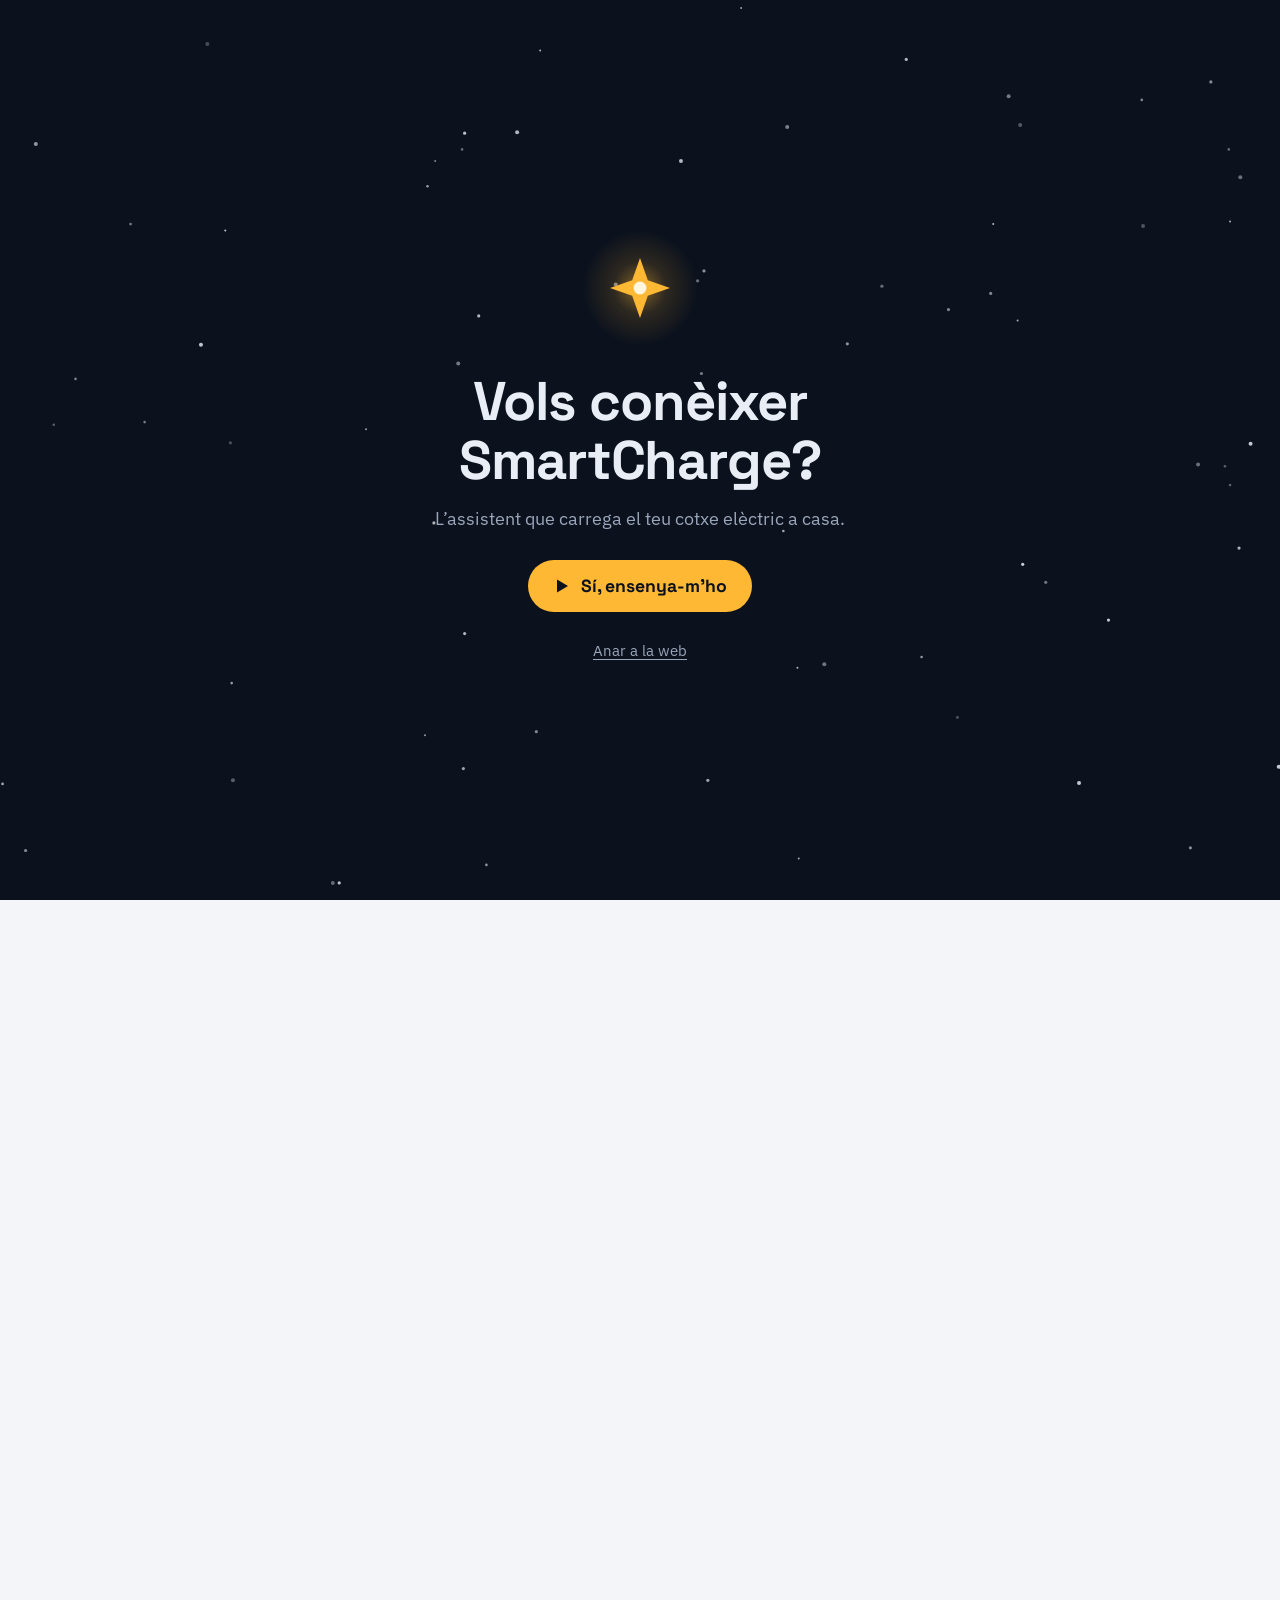
==== commit 617905a4: "docs: regenerate the idea page from SmartCharge@148251e" ====
--- a/ca/index.html
+++ b/ca/index.html
@@ -3,24 +3,28 @@
 <head>
 <meta charset="utf-8">
 <meta name="viewport" content="width=device-width, initial-scale=1, viewport-fit=cover">
-<title>La idea de SmartCharge</title>
+<title>SmartCharge · El teu cotxe, a punt quan el necessites</title>
 <!-- Generated by build-site.py from buca1821/SmartCharge docs/producto/la-idea-de-smartcharge.ca.html.
      Do not edit by hand: change the source page and rebuild. -->
-<meta name="description" content="Si carregues el teu cotxe elèctric a casa, vols tres coses: autonomia de sobres per fer-lo servir, cuidar la bateria i pagar el mínim possible. Avui, aconseguir-les totes tres depèn de tu.">
+<meta name="description" content="SmartCharge carrega el teu cotxe elèctric a casa: amb prou càrrega per als teus trajectes, cuidant la bateria i a les hores més barates. De moment, per a Tesla.">
 <meta name="theme-color" content="#f3f5f9">
 <meta name="robots" content="noindex, nofollow">
 <meta property="og:type" content="website">
 <meta property="og:site_name" content="SmartCharge">
-<meta property="og:title" content="La idea de SmartCharge">
-<meta property="og:description" content="Si carregues el teu cotxe elèctric a casa, vols tres coses: autonomia de sobres per fer-lo servir, cuidar la bateria i pagar el mínim possible. Avui, aconseguir-les totes tres depèn de tu.">
+<meta property="og:title" content="SmartCharge · El teu cotxe, a punt quan el necessites">
+<meta property="og:description" content="SmartCharge carrega el teu cotxe elèctric a casa: amb prou càrrega per als teus trajectes, cuidant la bateria i a les hores més barates. De moment, per a Tesla.">
 <meta property="og:url" content="https://smartchargeapp.com/ca/">
 <meta property="og:locale" content="ca_ES">
-<meta name="twitter:card" content="summary">
+<meta property="og:image" content="https://smartchargeapp.com/og/ca.jpg">
+<meta property="og:image:width" content="1200">
+<meta property="og:image:height" content="630">
+<meta name="twitter:card" content="summary_large_image">
 <link rel="icon" type="image/png" href="/favicon.png">
 <link rel="apple-touch-icon" href="/apple-touch-icon.png">
 <link rel="stylesheet" href="https://fonts.googleapis.com/css2?family=IBM+Plex+Mono:wght@400;500&family=IBM+Plex+Sans:wght@400;500&family=Space+Grotesk:wght@500;700&display=swap">
 <style>
-/* Layout: the promise as the title, the same week drawn without and with SmartCharge, then one panel per idea. */
+/* Layout: the promise as the title with the short beside it, then what changes with SmartCharge,
+   what it does for you (the three wants of the lead, in its order) and what else it does. */
 :root {
   --bg: #f3f5f9;
   --panel: #e4e9f1;
@@ -29,7 +33,6 @@
   --soft: #aab4c4;
   --accent: #2347c5;
   --charge: #ffb833;
-  --on-charge: #131c2b;
   --on-accent: #ffffff;
   --display: "Space Grotesk", "Avenir Next", "Segoe UI", sans-serif;
   --text: "IBM Plex Sans", "Helvetica Neue", Arial, sans-serif;
@@ -62,7 +65,7 @@
   font-size: clamp(2rem, 4.6vw, 3.1rem); text-wrap: balance;
 }
 h1 span { display: block; color: var(--accent); }
-.head { display: flex; flex-direction: column; gap: 1.1rem; }
+.head { display: grid; grid-template-columns: minmax(0, 1fr); gap: 1.1rem; }
 .lead { margin: 0; font-size: 1.25rem; line-height: 1.4; max-width: 42rem; text-wrap: pretty; }
 
 /* Language switcher: ES · CA · EN, relative links so the three pages open from disk. */
@@ -74,19 +77,20 @@
 .langs .sep { color: var(--soft); }
 
 .block { display: flex; flex-direction: column; gap: 1rem; }
+.block, .try { margin-top: 1.5rem; }
 .label { font-family: var(--mono); font-size: 0.8rem; letter-spacing: 0.1em; text-transform: uppercase; color: var(--muted); margin: 0; font-weight: 500; }
-.pair { display: grid; grid-template-columns: repeat(2, minmax(0, 1fr)); gap: 1.75rem 1.5rem; }
-.pair > div { display: flex; flex-direction: column; gap: 0.8rem; min-width: 0; }
+.pair { display: grid; grid-template-columns: repeat(2, minmax(0, 1fr)); gap: 3rem 1.5rem; }
+.pair > div { display: flex; flex-direction: column; gap: 0.75rem; min-width: 0; }
 figure { margin: 0; background: var(--panel); border-radius: 14px; }
 figure svg { display: block; width: 100%; height: auto; }
 h2 { font-family: var(--display); font-weight: 700; font-size: 1.2rem; line-height: 1.2; margin: 0; text-wrap: balance; }
 .txt { display: flex; flex-direction: column; gap: 0.3rem; }
 .txt p { margin: 0; color: var(--muted); }
-.step { font-family: var(--mono); font-size: 0.8rem; color: var(--muted); }
-
-.panels { list-style: none; margin: 0; padding: 0; display: grid; grid-template-columns: repeat(3, minmax(0, 1fr)); gap: 2.25rem 1.5rem; }
-.panels.four { grid-template-columns: repeat(4, minmax(0, 1fr)); }
-.panels li { display: flex; flex-direction: column; gap: 0.9rem; min-width: 0; }
+
+.panels { list-style: none; margin: 0; padding: 0; display: grid; grid-template-columns: repeat(3, minmax(0, 1fr)); gap: 3.5rem 1.5rem; }
+/* Two cards the size of the three above them, not two wider ones. */
+.panels.two { grid-template-columns: repeat(2, minmax(0, 1fr)); max-width: calc((100% - 3rem) / 3 * 2 + 1.5rem); }
+.panels li { display: flex; flex-direction: column; gap: 0.75rem; min-width: 0; }
 
 .who { margin: 0; color: var(--muted); }
 
@@ -107,37 +111,108 @@
 .try-qr figcaption { margin-top: 0.45rem; font-family: var(--mono); font-size: 0.66rem; letter-spacing: 0.08em; text-transform: uppercase; color: #586579; text-align: center; }
 @media (max-width: 48rem) { .try { grid-template-columns: minmax(0, 1fr); } .try-qr { justify-self: start; } }
 
-/* Drawing style shared by every figure */
-.ln { fill: none; stroke: var(--ink); stroke-width: 2.6; stroke-linecap: round; stroke-linejoin: round; }
-.thin { fill: none; stroke: var(--soft); stroke-width: 2; stroke-linecap: round; stroke-linejoin: round; }
-.dash { fill: none; stroke: var(--soft); stroke-width: 1.5; stroke-dasharray: 4 5; stroke-linecap: round; }
-.hole { fill: var(--panel); stroke: var(--ink); stroke-width: 2.6; }
-.gold { fill: var(--charge); }
-.blue { fill: var(--accent); }
-.grey { fill: var(--soft); }
-.dark { fill: var(--ink); }
-.cover { fill: var(--panel); }
-svg text { font-family: var(--display); fill: var(--ink); }
-svg .t-s { font-size: 11px; fill: var(--muted); font-family: var(--text); }
-svg .t-on { font-size: 14px; font-weight: 700; fill: var(--on-charge); }
-svg .t-say { font-size: 14px; font-weight: 700; fill: var(--on-accent); }
-svg .t-as { font-size: 14px; font-weight: 700; }
-svg .t-time { font-family: var(--mono); font-size: 13px; fill: var(--muted); }
-svg .t-r { font-size: 11.5px; font-weight: 700; }
-svg .t-bang { font-size: 12px; font-weight: 700; fill: var(--panel); }
-svg .t-q { font-size: 12px; font-weight: 700; }
-svg .t-q text { fill: var(--ink); }
-svg .t-q .t-we { fill: var(--muted); }
-.chk { fill: none; stroke: var(--on-charge); stroke-width: 3.2; stroke-linecap: round; stroke-linejoin: round; }
-
-@media (max-width: 60rem) { .panels.four { grid-template-columns: repeat(2, minmax(0, 1fr)); } }
-@media (max-width: 46rem) { .panels { grid-template-columns: repeat(2, minmax(0, 1fr)); } }
+/* The short, from the header: a silent preview that opens the intro's player, with sound.
+   Hidden without JavaScript, which is what opens the player. */
+.film-thumb { justify-self: start; width: min(100%, 24rem); display: flex; flex-direction: column; margin-top: 0.4rem; padding: 0; border: 1px solid rgba(233, 237, 245, 0.08); border-radius: 14px; overflow: hidden; background: #0b111d; color: #e9edf5; font: inherit; text-align: left; cursor: pointer; }
+.film-thumb[hidden] { display: none; }
+.film-thumb-media { position: relative; display: block; aspect-ratio: 16 / 9; }
+.film-thumb-media video { display: block; width: 100%; height: 100%; object-fit: cover; }
+.film-thumb-play { flex: none; width: 2.6rem; height: 2.6rem; display: grid; place-items: center; border-radius: 50%; background: #ffb833; box-shadow: 0 0 0 5px rgba(255, 184, 51, 0.18); transition: transform 0.2s ease; }
+.film-thumb-play svg { width: 0.95rem; height: 0.95rem; margin-left: 3px; }
+/* The play button sits beside the title, so the preview stays uncovered. */
+.film-thumb-txt { display: flex; align-items: center; gap: 0.85rem; padding: 0.8rem 1rem 0.9rem; }
+.film-thumb-label { display: flex; flex-direction: column; gap: 0.15rem; min-width: 0; }
+.film-thumb-title { font-family: var(--display); font-weight: 700; font-size: 1.05rem; line-height: 1.25; }
+.film-thumb-meta { font-family: var(--mono); font-size: 0.75rem; color: #9aa6ba; }
+.film-thumb:hover .film-thumb-play { transform: scale(1.07); }
+.film-thumb:focus-visible { outline: 2px solid var(--accent); outline-offset: 3px; }
+@media (min-width: 56rem) {
+  .head.with-film { grid-template-columns: minmax(0, 1fr) 21rem; column-gap: 3rem; }
+  .head.with-film > * { grid-column: 1; }
+  .head.with-film > .film-thumb { grid-column: 2; grid-row: 2 / span 3; align-self: center; width: 100%; margin-top: 0; }
+}
+@media (prefers-reduced-motion: reduce) { .film-thumb-play { transition: none; } }
+
+/* Intro: a full-screen invitation to watch the short with sound. Shown once, only with JavaScript.
+   An inline script at the top of .page adds html.sc-intro before anything paints. */
+.intro { display: none; }
+html.sc-intro, html.sc-intro body { overflow: hidden; }
+html.sc-intro .page > :not(.intro) { visibility: hidden; }
+html.sc-intro .intro { display: flex; position: fixed; inset: 0; z-index: 50; align-items: center; justify-content: center; background: #0b111d; color: #e9edf5; transition: opacity 0.7s ease; }
+.intro.is-leaving { opacity: 0; pointer-events: none; }
+.intro-sky { position: absolute; inset: 0; width: 100%; height: 100%; }
+.intro-start { position: relative; display: flex; flex-direction: column; align-items: center; text-align: center; gap: 1rem; padding: 2rem 1.25rem; max-width: 40rem; transition: opacity 0.4s ease; }
+.intro.is-playing .intro-start { opacity: 0; pointer-events: none; }
+.intro-spark { width: 7.5rem; height: 7.5rem; margin-bottom: 0.5rem; animation: sc-breathe 2.6s ease-in-out infinite; }
+@keyframes sc-breathe { 50% { transform: scale(1.08); } }
+.intro-title { margin: 0; font-family: var(--display); font-weight: 700; font-size: clamp(2rem, 6vw, 3.4rem); line-height: 1.08; letter-spacing: -0.02em; text-wrap: balance; color: #e9edf5; }
+.intro-sub { margin: 0; color: #9aa6ba; font-size: 1.15rem; text-wrap: balance; }
+.intro-play { margin-top: 0.75rem; min-height: 52px; padding: 0 1.6rem; display: inline-flex; align-items: center; gap: 0.6rem; border: 0; border-radius: 999px; background: #ffb833; color: #0b111d; font-family: var(--display); font-weight: 700; font-size: 1.1rem; cursor: pointer; }
+.intro-play:hover { filter: brightness(1.06); }
+.intro-go { min-height: 44px; padding: 0 0.75rem; border: 0; background: none; color: #9aa6ba; font: inherit; font-size: 0.95rem; text-decoration: underline; text-underline-offset: 3px; cursor: pointer; }
+.intro-go:hover { color: #e9edf5; }
+.intro-video { position: absolute; inset: 0; width: 100%; height: 100%; object-fit: contain; background: #0b111d; opacity: 0; pointer-events: none; transition: opacity 0.6s ease 0.2s; }
+.intro.is-playing .intro-video { opacity: 1; pointer-events: auto; }
+/* The player's controls, top right: mute (the sound starts on, since the visitor asked for the film) and skip. */
+.intro-controls { position: absolute; top: max(16px, env(safe-area-inset-top, 0px)); right: max(16px, env(safe-area-inset-right, 0px)); display: none; gap: 0.5rem; }
+.intro.is-playing .intro-controls { display: flex; }
+.intro-mute { width: 44px; height: 44px; padding: 0; display: grid; place-items: center; border: 1px solid #4a5873; border-radius: 50%; background: rgba(11, 17, 29, 0.6); color: #e9edf5; cursor: pointer; }
+.intro-mute svg { width: 22px; height: 22px; fill: none; stroke: currentColor; stroke-width: 1.8; stroke-linecap: round; stroke-linejoin: round; }
+.intro-mute .spk { fill: currentColor; }
+.intro-mute .off, .intro-mute[aria-pressed="true"] .on { display: none; }
+.intro-mute[aria-pressed="true"] .off { display: inline; }
+.intro-skip { display: inline-flex; align-items: center; min-height: 44px; padding: 0 1rem; border: 1px solid #4a5873; border-radius: 999px; background: rgba(11, 17, 29, 0.6); color: #e9edf5; font: inherit; font-size: 0.95rem; cursor: pointer; }
+.intro button:focus-visible { outline: 2px solid #ffb833; outline-offset: 3px; }
+@media (prefers-reduced-motion: reduce) { .intro-spark { animation: none; } html.sc-intro .intro, .intro-start, .intro-video { transition: none; } }
+
+/* Living cards: a few seconds of the short, silent, looping only while the card is on screen. */
+figure.loop { background: #0b111d; overflow: hidden; aspect-ratio: 240 / 170; }
+figure.loop video { display: block; width: 100%; height: 100%; object-fit: cover; }
+/* Both images of the pair keep the cards' proportion, so the two columns line up. */
+.pair figure { aspect-ratio: 240 / 170; display: flex; align-items: center; overflow: hidden; }
+
+/* The one image with words, drawn in the short's night instead of filmed, so it can be translated.
+   Its three messages appear one after another, and stay put with reduced motion. */
+figure.night { background: linear-gradient(#0e1630, #18224a 60%, #2a3466); overflow: hidden; }
+figure.night .stars circle { fill: #e9edf5; opacity: 0.7; }
+figure.night .ln { fill: #0d1424; stroke: #e9edf5; stroke-width: 1.6; }
+figure.night text { font-family: var(--display); font-weight: 700; }
+figure.night .t-r { font-size: 11.5px; }
+figure.night .t-bang { font-size: 12px; }
+figure.night text { fill: #e9edf5; }
+figure.night .gold { fill: var(--charge); filter: drop-shadow(0 0 3px rgba(255, 184, 51, 0.85)); }
+figure.night .warn { fill: #f3e6bd; }
+figure.night .t-bang { fill: #0b111d; }
+figure.night .msg { animation: sc-msg 9s ease-in-out infinite both; }
+figure.night .msg:nth-of-type(3) { animation-delay: 1.1s; }
+figure.night .msg:nth-of-type(4) { animation-delay: 2.2s; }
+@keyframes sc-msg { 0% { opacity: 0; transform: translateY(6px); } 6% { opacity: 1; transform: none; } 78% { opacity: 1; } 88%, 100% { opacity: 0; } }
+@media (prefers-reduced-motion: reduce) { figure.night .msg { animation: none; } }
+
+
+@media (max-width: 46rem) { .panels { grid-template-columns: repeat(2, minmax(0, 1fr)); } .panels.two { max-width: none; } }
 @media (max-width: 40rem) { .pair { grid-template-columns: minmax(0, 1fr); } }
-@media (max-width: 30rem) { .panels, .panels.four { grid-template-columns: minmax(0, 1fr); } .panels figure { max-width: 22rem; } }
+@media (max-width: 30rem) { .panels, .panels.two { grid-template-columns: minmax(0, 1fr); } .panels figure { max-width: 22rem; } }
 </style>
 </head>
 <body>
 <div class="page" lang="ca">
+  <div class="intro" id="sc-intro" role="dialog" aria-modal="true" aria-labelledby="sc-intro-title">
+    <svg class="intro-sky" aria-hidden="true"><circle cx="62.3%" cy="74.2%" r="1" fill="#e9edf5" opacity="0.75"/><circle cx="77.6%" cy="24.9%" r="1" fill="#e9edf5" opacity="0.79"/><circle cx="11.3%" cy="46.9%" r="1.3" fill="#e9edf5" opacity="0.48"/><circle cx="10.2%" cy="24.9%" r="1.3" fill="#e9edf5" opacity="0.49"/><circle cx="18.2%" cy="86.7%" r="2" fill="#e9edf5" opacity="0.35"/><circle cx="79.7%" cy="13.9%" r="2" fill="#e9edf5" opacity="0.33"/><circle cx="0.2%" cy="87.1%" r="1.3" fill="#e9edf5" opacity="0.71"/><circle cx="96.0%" cy="16.6%" r="1.3" fill="#e9edf5" opacity="0.42"/><circle cx="96.1%" cy="53.9%" r="1.3" fill="#e9edf5" opacity="0.36"/><circle cx="96.9%" cy="19.7%" r="2" fill="#e9edf5" opacity="0.43"/><circle cx="36.1%" cy="16.6%" r="1.3" fill="#e9edf5" opacity="0.41"/><circle cx="33.2%" cy="81.7%" r="1" fill="#e9edf5" opacity="0.61"/><circle cx="70.8%" cy="6.6%" r="1.6" fill="#e9edf5" opacity="0.74"/><circle cx="48.1%" cy="31.6%" r="2" fill="#e9edf5" opacity="0.53"/><circle cx="17.6%" cy="25.6%" r="1" fill="#e9edf5" opacity="0.82"/><circle cx="35.8%" cy="40.4%" r="2" fill="#e9edf5" opacity="0.47"/><circle cx="57.9%" cy="0.9%" r="1" fill="#e9edf5" opacity="0.67"/><circle cx="62.4%" cy="95.4%" r="1" fill="#e9edf5" opacity="0.70"/><circle cx="93.0%" cy="94.2%" r="1.6" fill="#e9edf5" opacity="0.56"/><circle cx="89.3%" cy="25.1%" r="2" fill="#e9edf5" opacity="0.31"/><circle cx="74.8%" cy="79.7%" r="1.6" fill="#e9edf5" opacity="0.27"/><circle cx="94.6%" cy="9.1%" r="1.6" fill="#e9edf5" opacity="0.56"/><circle cx="36.3%" cy="14.8%" r="1.6" fill="#e9edf5" opacity="0.80"/><circle cx="54.5%" cy="31.2%" r="1.6" fill="#e9edf5" opacity="0.43"/><circle cx="79.9%" cy="62.7%" r="1.6" fill="#e9edf5" opacity="0.85"/><circle cx="16.2%" cy="4.9%" r="2" fill="#e9edf5" opacity="0.27"/><circle cx="74.1%" cy="34.4%" r="1.6" fill="#e9edf5" opacity="0.52"/><circle cx="42.2%" cy="5.6%" r="1" fill="#e9edf5" opacity="0.73"/><circle cx="33.4%" cy="20.7%" r="1.3" fill="#e9edf5" opacity="0.63"/><circle cx="78.8%" cy="10.7%" r="2" fill="#e9edf5" opacity="0.47"/><circle cx="5.9%" cy="42.1%" r="1.3" fill="#e9edf5" opacity="0.52"/><circle cx="99.9%" cy="85.2%" r="2" fill="#e9edf5" opacity="0.83"/><circle cx="68.9%" cy="31.8%" r="1.6" fill="#e9edf5" opacity="0.42"/><circle cx="40.4%" cy="14.7%" r="2" fill="#e9edf5" opacity="0.74"/><circle cx="53.2%" cy="17.9%" r="2" fill="#e9edf5" opacity="0.77"/><circle cx="18.0%" cy="49.2%" r="1.6" fill="#e9edf5" opacity="0.29"/><circle cx="79.5%" cy="35.6%" r="1" fill="#e9edf5" opacity="0.71"/><circle cx="36.3%" cy="70.4%" r="1.6" fill="#e9edf5" opacity="0.75"/><circle cx="26.5%" cy="98.1%" r="1.6" fill="#e9edf5" opacity="0.82"/><circle cx="34.0%" cy="17.9%" r="1" fill="#e9edf5" opacity="0.53"/><circle cx="77.4%" cy="32.6%" r="1.6" fill="#e9edf5" opacity="0.53"/><circle cx="81.7%" cy="64.7%" r="1.6" fill="#e9edf5" opacity="0.46"/><circle cx="64.4%" cy="73.8%" r="2" fill="#e9edf5" opacity="0.46"/><circle cx="84.3%" cy="87.0%" r="2" fill="#e9edf5" opacity="0.84"/><circle cx="95.7%" cy="51.8%" r="1.3" fill="#e9edf5" opacity="0.37"/><circle cx="36.2%" cy="85.4%" r="1.6" fill="#e9edf5" opacity="0.66"/><circle cx="72.0%" cy="73.0%" r="1.3" fill="#e9edf5" opacity="0.62"/><circle cx="93.6%" cy="51.6%" r="2" fill="#e9edf5" opacity="0.43"/><circle cx="55.3%" cy="86.7%" r="1.6" fill="#e9edf5" opacity="0.68"/><circle cx="2.8%" cy="16.0%" r="2" fill="#e9edf5" opacity="0.62"/><circle cx="18.1%" cy="75.9%" r="1.3" fill="#e9edf5" opacity="0.63"/><circle cx="4.2%" cy="47.2%" r="1.3" fill="#e9edf5" opacity="0.35"/><circle cx="89.2%" cy="11.1%" r="1.3" fill="#e9edf5" opacity="0.54"/><circle cx="54.8%" cy="41.5%" r="1.6" fill="#e9edf5" opacity="0.48"/><circle cx="61.2%" cy="59.0%" r="1.3" fill="#e9edf5" opacity="0.68"/><circle cx="37.4%" cy="35.1%" r="1.6" fill="#e9edf5" opacity="0.76"/><circle cx="86.6%" cy="68.9%" r="1.6" fill="#e9edf5" opacity="0.83"/><circle cx="55.0%" cy="30.1%" r="1.6" fill="#e9edf5" opacity="0.58"/><circle cx="33.9%" cy="58.1%" r="1.6" fill="#e9edf5" opacity="0.74"/><circle cx="41.9%" cy="81.3%" r="1.6" fill="#e9edf5" opacity="0.53"/><circle cx="15.7%" cy="38.3%" r="2" fill="#e9edf5" opacity="0.82"/><circle cx="96.8%" cy="60.9%" r="1.6" fill="#e9edf5" opacity="0.74"/><circle cx="66.2%" cy="38.2%" r="1.6" fill="#e9edf5" opacity="0.59"/><circle cx="61.5%" cy="14.1%" r="2" fill="#e9edf5" opacity="0.51"/><circle cx="97.7%" cy="49.3%" r="2" fill="#e9edf5" opacity="0.83"/><circle cx="38.0%" cy="96.1%" r="1.3" fill="#e9edf5" opacity="0.61"/><circle cx="26.0%" cy="98.1%" r="2" fill="#e9edf5" opacity="0.40"/><circle cx="2.0%" cy="94.5%" r="1.6" fill="#e9edf5" opacity="0.55"/><circle cx="28.6%" cy="47.7%" r="1" fill="#e9edf5" opacity="0.65"/><circle cx="96.1%" cy="24.6%" r="1" fill="#e9edf5" opacity="0.72"/></svg>
+    <div class="intro-start">
+      <svg class="intro-spark" viewBox="-60 -60 120 120" aria-hidden="true"><defs><radialGradient id="intro-halo"><stop offset="0" stop-color="#ffb833" stop-opacity="0.5"/><stop offset="0.45" stop-color="#ffb833" stop-opacity="0.14"/><stop offset="1" stop-color="#ffb833" stop-opacity="0"/></radialGradient></defs><circle r="58" fill="url(#intro-halo)"/><path d="M0 -30 L7.8 -7.8 L30 0 L7.8 7.8 L0 30 L-7.8 7.8 L-30 0 L-7.8 -7.8 Z" fill="#ffb833"/><circle r="6.5" fill="#fff6dd"/></svg>
+      <h2 class="intro-title" id="sc-intro-title">Vols conèixer SmartCharge?</h2>
+      <p class="intro-sub">L’assistent que carrega el teu cotxe elèctric a casa.</p>
+      <button type="button" class="intro-play" id="sc-intro-play"><svg width="18" height="18" viewBox="0 0 18 18" aria-hidden="true"><path d="M4 2.5 L15 9 L4 15.5 Z" fill="currentColor"/></svg>Sí, ensenya-m’ho</button>
+      <button type="button" class="intro-go" id="sc-intro-go">Anar a la web</button>
+    </div>
+    <video class="intro-video" id="sc-intro-video" playsinline preload="none" data-wide="/media/corto-ca.mp4" data-tall="/media/corto-ca-vertical.mp4" aria-labelledby="sc-intro-title"></video>
+    <div class="intro-controls">
+      <button type="button" class="intro-mute" id="sc-intro-mute" aria-pressed="false" aria-label="Silencia"><svg viewBox="0 0 24 24" aria-hidden="true"><path class="spk" d="M4 9.5h3.5L12 5.5v13L7.5 14.5H4z"/><path class="on" d="M15.5 9a4 4 0 0 1 0 6M18 6.5a7.5 7.5 0 0 1 0 11"/><path class="off" d="M16 9.5l5 5M21 9.5l-5 5"/></svg></button>
+      <button type="button" class="intro-skip" id="sc-intro-skip">Salta</button>
+    </div>
+  </div>
+  <script>/* Once per browser; a link ending in #intro always shows it. */ try { if (location.hash === '#intro' || !localStorage.getItem('sc-intro-visto')) { document.documentElement.classList.add('sc-intro'); } } catch (e) { document.documentElement.classList.add('sc-intro'); }</script>
   <header class="head">
     <nav class="langs" aria-label="Idioma de la pàgina">
       <a href="/" hreflang="es" lang="es">ES</a>
@@ -149,190 +224,123 @@
     <h1>El teu cotxe, a punt quan el necessites. <span>SmartCharge, el teu assistent de càrrega.</span></h1>
     <p class="lead">Si carregues el teu cotxe elèctric a casa, vols tres coses: autonomia de sobres per fer-lo servir, cuidar la bateria i pagar el mínim possible. Avui, aconseguir-les totes tres depèn de tu.</p>
     <p class="cta"><a class="btn" href="https://docs.google.com/forms/d/e/1FAIpQLSegVBkytMitAPOmX4jONG4cud7cyW_b4FZg2fkfhePeDCZXfw/viewform" target="_blank" rel="noopener">Vull provar-la</a><span>De moment, per a Tesla.</span></p>
+    <!-- The short film, its preview and the card loops live in the site repository, under /media/,
+         committed by hand like the icons: build-site.py does not copy them. Opened from disk, no video plays. -->
+    <button type="button" class="film-thumb" id="sc-film-open" hidden>
+      <span class="film-thumb-media">
+        <video muted loop playsinline preload="none" poster="/media/corto-avance.jpg" data-src="/media/corto-avance.mp4" aria-hidden="true"></video>
+      </span>
+      <span class="film-thumb-txt">
+        <span class="film-thumb-play" aria-hidden="true"><svg viewBox="0 0 18 18"><path d="M4 2.5 L15 9 L4 15.5 Z" fill="#0b111d"/></svg></span>
+        <span class="film-thumb-label">
+          <span class="film-thumb-title">Una nit amb SmartCharge</span>
+          <span class="film-thumb-meta">El curt · 1 min</span>
+        </span>
+      </span>
+    </button>
   </header>
 
   <section class="block">
-    <p class="label">Qui se n’ocupa</p>
+    <p class="label">Què canvia</p>
     <div class="pair">
       <div>
-        <figure>
-          <svg viewBox="0 0 360 150" role="img" aria-label="Un planificador amb tres ajustos que mous a mà: quant carregar, fins a quin nivell i a quines hores.">
-            <text class="t-as" x="36" y="43">Quant carregar</text><line class="thin" x1="210" y1="38" x2="324" y2="38"/><circle class="dark" cx="252" cy="38" r="7"/>
-            <text class="t-as" x="36" y="81">Fins a quin nivell</text><line class="thin" x1="210" y1="76" x2="324" y2="76"/><circle class="dark" cx="296" cy="76" r="7"/>
-            <text class="t-as" x="36" y="119">A quines hores</text><line class="thin" x1="210" y1="114" x2="324" y2="114"/><circle class="dark" cx="232" cy="114" r="7"/>
-          </svg>
+        <figure class="loop" role="img" aria-label="Una persona mira el mòbil, dubtant, i mou a mà tres ajustos: la càrrega, les hores i el preu.">
+          <video muted loop playsinline preload="none" poster="/media/loop-sin.jpg" data-src="/media/loop-sin.mp4" aria-hidden="true"></video>
         </figure>
         <div class="txt">
           <h2>Sense SmartCharge</h2>
-          <p>El teu cotxe i el teu carregador et donen un planificador. L’ajustes a mà segons les teves necessitats, intentant cuidar la bateria i buscant els moments en què la teva tarifa et permet estalviar. Algunes apps trien les hores més barates, però quant carregar ho continues decidint tu.</p>
+          <p>El teu cotxe i el teu carregador et donen un planificador. L’ajustes a mà, o el configures un cop i carrega sempre fins al mateix nivell, ho necessitis o no. Cuidar la bateria i buscar les hores barates continua depenent de tu.</p>
         </div>
       </div>
       <div>
-        <figure>
-          <svg viewBox="0 0 360 150" role="img" aria-label="Un dia amb SmartCharge: arribes a les 19:00 i endolles el cotxe amb el 35 %, carrega de matinada a les hores barates i a les 8:00 surts amb el 60 %.">
-            <text class="t-time" x="36" y="43">19:00</text><text class="t-as" x="96" y="43">Endolles amb el 35 %</text>
-            <text class="t-time" x="36" y="81">3:00</text><text class="t-as" x="96" y="81">Carrega a hores barates</text><circle class="gold" cx="310" cy="76" r="6"/>
-            <text class="t-time" x="36" y="119">8:00</text><text class="t-as" x="96" y="119">Surts amb el 60 %</text>
-          </svg>
+        <figure class="loop" role="img" aria-label="Una persona endolla el cotxe al carregador de casa, de nit.">
+          <video muted loop playsinline preload="none" poster="/media/loop-enchufar.jpg" data-src="/media/loop-enchufar.mp4" aria-hidden="true"></video>
         </figure>
         <div class="txt">
           <h2>Amb SmartCharge</h2>
-          <p>No necessites un planificador que ajustes a mà. Endolles el cotxe en arribar i SmartCharge decideix quant carregar, fins a quin nivell i a quines hores. Per exemple, si arribes amb el 35 %, carrega de matinada a les hores barates i surts amb el 60 %. Si arribes amb el 55 % i demà només faràs 40 km, no carrega.</p>
+          <p>La primera vegada li dius quins dies fas servir el cotxe, a quina hora surts i quants quilòmetres fas un dia normal. A partir d’aleshores, endolles en arribar i no fas res més: SmartCharge decideix quant carregar, fins a quin nivell i a quines hores. Per exemple, si arribes amb el 35 %, carrega de matinada a les hores més barates i surts amb el que necessites per als teus trajectes, més un marge. Si arribes amb el 55 % i demà només faràs 40 km, no carrega.</p>
         </div>
       </div>
     </div>
   </section>
 
-  <ol class="panels">
-    <li>
-      <figure>
-        <svg viewBox="0 0 240 170" role="img" aria-label="Un cotxe endollat al carregador de casa, de nit.">
-          <circle class="gold" cx="196" cy="36" r="13"/>
-          <circle class="cover" cx="202" cy="31" r="12"/>
-          <line class="thin" x1="14" y1="134" x2="226" y2="134"/>
-          <line class="ln" x1="24" y1="40" x2="24" y2="134"/>
-          <rect class="ln" x="24" y="72" width="20" height="32" rx="4"/>
-          <circle class="gold" cx="34" cy="82" r="3.2"/>
-          <path class="ln" d="M34 104 C34 130 62 128 80 108"/>
-          <path class="ln" d="M78 124 L78 108 Q78 100 88 98 L106 94 Q122 72 146 72 L164 72 Q178 72 190 90 L206 96 Q214 98 214 108 L214 124 Z"/>
-          <path class="ln" d="M122 92 Q131 80 146 80 L162 80 Q172 80 180 92 Z"/>
-          <line class="ln" x1="152" y1="80" x2="152" y2="92"/>
-          <circle class="hole" cx="106" cy="124" r="12"/>
-          <circle class="hole" cx="188" cy="124" r="12"/>
-          <circle class="gold" cx="81" cy="107" r="3.4"/>
-        </svg>
-      </figure>
-      <div class="txt">
-        <span class="step">1</span>
-        <h2>Només has d’endollar</h2>
-        <p>Quan arribes a casa, endolles el cotxe al carregador i no fas res més. No et cal programar horaris ni decidir quant carregar.</p>
-      </div>
-    </li>
-    <li>
-      <figure>
-        <svg viewBox="0 0 240 170" role="img" aria-label="Una setmana, de dilluns a diumenge. Cada dia d’ús es carrega l’energia prevista i un marge; el cap de setmana, gairebé res.">
-          <rect class="blue" x="24" y="14" width="10" height="10" rx="3"/>
-          <text class="t-s" x="39" y="23">ús</text>
-          <rect class="gold" x="70" y="14" width="10" height="10" rx="3"/>
-          <text class="t-s" x="85" y="23">marge</text>
-          <line class="thin" x1="20" y1="130" x2="220" y2="130"/>
-          <g class="blue">
-            <rect x="27" y="84" width="18" height="42" rx="4"/>
-            <rect x="55" y="84" width="18" height="42" rx="4"/>
-            <rect x="83" y="100" width="18" height="26" rx="4"/>
-            <rect x="111" y="84" width="18" height="42" rx="4"/>
-            <rect x="139" y="62" width="18" height="64" rx="4"/>
-          </g>
-          <g class="gold">
-            <rect x="27" y="71" width="18" height="10" rx="4"/>
-            <rect x="55" y="71" width="18" height="10" rx="4"/>
-            <rect x="83" y="87" width="18" height="10" rx="4"/>
-            <rect x="111" y="71" width="18" height="10" rx="4"/>
-            <rect x="139" y="49" width="18" height="10" rx="4"/>
-          </g>
-          <g class="grey">
-            <rect x="167" y="116" width="18" height="10" rx="4"/>
-            <rect x="195" y="116" width="18" height="10" rx="4"/>
-          </g>
-          <g class="t-q" text-anchor="middle">
-            <text x="36" y="150">Dl</text><text x="64" y="150">Dt</text><text x="92" y="150">Dc</text><text x="120" y="150">Dj</text><text x="148" y="150">Dv</text>
-            <text class="t-we" x="176" y="150">Ds</text><text class="t-we" x="204" y="150">Dg</text>
-          </g>
-        </svg>
-      </figure>
-      <div class="txt">
-        <span class="step">2</span>
-        <h2>Sempre amb càrrega suficient</h2>
-        <p>Surts de casa amb càrrega per als trajectes d’aquell dia i amb un marge de sobres, perquè facis servir el cotxe amb confiança. No carrega sempre el mateix: la càrrega s’ajusta al que necessitaràs cada dia.</p>
-      </div>
-    </li>
-    <li>
-      <figure>
-        <svg viewBox="0 0 240 170" role="img" aria-label="Una bateria carregada només en part: l’energia de l’ús previst i un marge. La resta queda buida.">
-          <rect class="ln" x="24" y="52" width="186" height="66" rx="13"/>
-          <rect class="dark" x="213" y="74" width="7" height="22" rx="2.5"/>
-          <rect class="blue" x="31" y="59" width="88" height="52" rx="7"/>
-          <rect class="gold" x="123" y="59" width="38" height="52" rx="7"/>
-        </svg>
-      </figure>
-      <div class="txt">
-        <span class="step">3</span>
-        <h2>Cuida la bateria</h2>
-        <p>Cada fabricant recomana com carregar la bateria perquè duri més. SmartCharge carrega el teu cotxe seguint aquestes recomanacions, sense que les hagis de conèixer ni recordar-te’n. Per exemple, no deixa la bateria plena més temps del necessari.</p>
-      </div>
-    </li>
-    <li>
-      <figure>
-        <svg viewBox="0 0 240 170" role="img" aria-label="El preu de l’electricitat hora a hora. La càrrega cau a les tres hores més barates.">
-          <line class="thin" x1="16" y1="140" x2="224" y2="140"/>
-          <g class="grey">
-            <rect x="26" y="78" width="16" height="58" rx="3"/>
-            <rect x="47" y="72" width="16" height="64" rx="3"/>
-            <rect x="68" y="88" width="16" height="48" rx="3"/>
-            <rect x="152" y="96" width="16" height="40" rx="3"/>
-            <rect x="173" y="82" width="16" height="54" rx="3"/>
-            <rect x="194" y="76" width="16" height="60" rx="3"/>
-          </g>
-          <g class="gold">
-            <rect x="89" y="114" width="16" height="22" rx="3"/>
-            <rect x="110" y="120" width="16" height="16" rx="3"/>
-            <rect x="131" y="116" width="16" height="20" rx="3"/>
-          </g>
-          <text class="t-s" x="55" y="62" text-anchor="middle">més cares</text>
-          <text class="t-s" x="118" y="104" text-anchor="middle">més barates</text>
-        </svg>
-      </figure>
-      <div class="txt">
-        <span class="step">4</span>
-        <h2>Tria les hores més barates</h2>
-        <p>En moltes tarifes l’electricitat costa menys a unes hores que a d’altres. Sempre que és possible, SmartCharge carrega el teu cotxe a les hores més barates de la teva tarifa, sense que les hagis de consultar. La primera prioritat continua sent que el cotxe estigui a punt quan el necessites.</p>
-      </div>
-    </li>
-    <li>
-      <figure>
-        <svg viewBox="0 0 240 170" role="img" aria-label="Li dius a SmartCharge «El dissabte surto a les 9» i la bateria està al 100 per cent.">
-          <rect class="blue" x="20" y="26" width="132" height="62" rx="16"/>
-          <path class="blue" d="M124 84 L146 104 L136 80 Z"/>
-          <text class="t-say" x="36" y="53">El dissabte</text>
-          <text class="t-say" x="36" y="73">surto a les 9</text>
-          <path class="ln" d="M176 62 L176 96 M169 89 L176 97 L183 89"/>
-          <rect class="ln" x="138" y="108" width="76" height="42" rx="9"/>
-          <rect class="dark" x="217" y="121" width="6" height="16" rx="2"/>
-          <rect class="gold" x="144" y="114" width="64" height="30" rx="5"/>
-          <text class="t-on" x="176" y="134" text-anchor="middle">100 %</text>
-        </svg>
-      </figure>
-      <div class="txt">
-        <span class="step">5</span>
-        <h2>S’adapta als teus plans</h2>
-        <p>Els teus dies no són tots iguals, i SmartCharge s’adapta quan els teus plans canvien. Per exemple, si fas un viatge, li dius quin dia surts i a quina hora, i aquell dia tens la bateria plena.</p>
-      </div>
-    </li>
-    <li>
-      <figure>
-        <svg viewBox="0 0 240 170" role="img" aria-label="Tres missatges de SmartCharge: «Avui no carrego. Tens bateria per a demà», «Carrego al migdia: és l’hora més barata» i l’avís «Endolla el cotxe avui: demà necessites més càrrega».">
-          <rect class="ln" x="10" y="12" width="220" height="42" rx="12" style="stroke-width:2"/>
-          <path class="gold" d="M27 25 L29.2 30.8 L35 33 L29.2 35.2 L27 41 L24.8 35.2 L19 33 L24.8 30.8 Z"/>
-          <text class="t-r" x="44" y="30">Avui no carrego.</text>
-          <text class="t-r" x="44" y="45">Tens bateria per a demà.</text>
-          <rect class="ln" x="10" y="64" width="220" height="42" rx="12" style="stroke-width:2"/>
-          <path class="gold" d="M27 77 L29.2 82.8 L35 85 L29.2 87.2 L27 93 L24.8 87.2 L19 85 L24.8 82.8 Z"/>
-          <text class="t-r" x="44" y="82">Carrego al migdia:</text>
-          <text class="t-r" x="44" y="97">és l’hora més barata.</text>
-          <rect class="ln" x="10" y="116" width="220" height="42" rx="12" style="stroke-width:2"/>
-          <circle class="dark" cx="27" cy="137" r="9"/>
-          <text class="t-bang" x="27" y="141.5" text-anchor="middle">!</text>
-          <text class="t-r" x="44" y="134">Endolla el cotxe avui:</text>
-          <text class="t-r" x="44" y="149">demà necessites més càrrega.</text>
-        </svg>
-      </figure>
-      <div class="txt">
-        <span class="step">6</span>
-        <h2>T’explica cada decisió</h2>
-        <p>Sempre pots saber quanta càrrega tindrà el teu cotxe i per què. Si un dia el cotxe no està a punt a l’hora que el necessites, SmartCharge t’avisa amb temps perquè puguis reaccionar.</p>
-      </div>
-    </li>
-  </ol>
+  <section class="block">
+    <p class="label">El que fa per tu</p>
+    <ol class="panels">
+      <li>
+        <figure class="loop" role="img" aria-label="L’espurna dibuixa la bateria, traça el trajecte de demà de casa a la feina i marca la càrrega que falta, amb marge.">
+          <video muted loop playsinline preload="none" poster="/media/loop-suficiente.jpg" data-src="/media/loop-suficiente.mp4" aria-hidden="true"></video>
+        </figure>
+        <div class="txt">
+          <h2>Sempre amb càrrega suficient</h2>
+          <p>Surts de casa amb càrrega per als trajectes d’aquell dia i amb un marge de sobres, perquè facis servir el cotxe amb confiança. No carrega sempre el mateix: la càrrega s’ajusta al que necessitaràs cada dia.</p>
+        </div>
+      </li>
+      <li>
+        <figure class="loop" role="img" aria-label="Una bateria al llarg d’un dia: de nit carrega fins a la seva zona recomanada i no en passa; de dia baixa amb l’ús.">
+          <video muted loop playsinline preload="none" poster="/media/loop-bateria.jpg" data-src="/media/loop-bateria.mp4" aria-hidden="true"></video>
+        </figure>
+        <div class="txt">
+          <h2>Cuida la bateria</h2>
+          <p>Cada tipus de bateria té la seva manera de carregar-se perquè duri més. SmartCharge la cuida per tu, sense que hagis de conèixer aquestes cures ni recordar-te’n: carrega el que necessites dins dels marges recomanats per a la teva bateria i no la deixa plena més temps del necessari.</p>
+        </div>
+      </li>
+      <li>
+        <figure class="loop" role="img" aria-label="El preu de l’electricitat hora a hora. La càrrega cau a les hores més barates.">
+          <video muted loop playsinline preload="none" poster="/media/loop-baratas.jpg" data-src="/media/loop-baratas.mp4" aria-hidden="true"></video>
+        </figure>
+        <div class="txt">
+          <h2>Tria les hores més barates</h2>
+          <p>En moltes tarifes l’electricitat costa menys a unes hores que a d’altres. Sempre que és possible, SmartCharge carrega el teu cotxe a les hores més barates de la teva tarifa, sense que les hagis de consultar. La primera prioritat continua sent que el cotxe estigui a punt quan el necessites.</p>
+        </div>
+      </li>
+    </ol>
+  </section>
+
+  <section class="block">
+    <p class="label">I a més</p>
+    <ol class="panels two">
+      <li>
+        <figure class="loop" role="img" aria-label="Una persona deixa una maleta al costat del cotxe. A l’alba, la bateria és plena.">
+          <video muted loop playsinline preload="none" poster="/media/loop-viaje.jpg" data-src="/media/loop-viaje.mp4" aria-hidden="true"></video>
+        </figure>
+        <div class="txt">
+          <h2>S’adapta als teus plans</h2>
+          <p>Els teus dies no són tots iguals, i SmartCharge s’adapta quan els teus plans canvien. Per exemple, si fas un viatge, li dius quin dia surts i a quina hora, i aquell dia tens la bateria plena.</p>
+        </div>
+      </li>
+      <li>
+        <figure class="night">
+          <svg viewBox="0 0 240 170" role="img" aria-label="Tres missatges de SmartCharge: «Avui no carrego. Tens bateria per a demà», «Carrego de matinada: són les hores més barates» i l’avís «Endolla el cotxe avui: demà necessites més càrrega».">
+            <g class="stars" aria-hidden="true"><circle cx="14" cy="8" r="0.8"/><circle cx="60" cy="6" r="0.6"/><circle cx="118" cy="9" r="0.9"/><circle cx="176" cy="5" r="0.7"/><circle cx="232" cy="10" r="0.8"/><circle cx="236" cy="64" r="0.6"/><circle cx="4" cy="110" r="0.7"/><circle cx="236" cy="160" r="0.8"/><circle cx="6" cy="164" r="0.6"/></g>
+            <g class="msg">
+              <rect class="ln" x="10" y="12" width="220" height="42" rx="12"/>
+              <path class="gold" d="M27 25 L29.2 30.8 L35 33 L29.2 35.2 L27 41 L24.8 35.2 L19 33 L24.8 30.8 Z"/>
+              <text class="t-r" x="44" y="30">Avui no carrego.</text>
+              <text class="t-r" x="44" y="45">Tens bateria per a demà.</text>
+            </g>
+            <g class="msg">
+              <rect class="ln" x="10" y="64" width="220" height="42" rx="12"/>
+              <path class="gold" d="M27 77 L29.2 82.8 L35 85 L29.2 87.2 L27 93 L24.8 87.2 L19 85 L24.8 82.8 Z"/>
+              <text class="t-r" x="44" y="82">Carrego de matinada:</text>
+              <text class="t-r" x="44" y="97">són les hores més barates.</text>
+            </g>
+            <g class="msg">
+              <rect class="ln" x="10" y="116" width="220" height="42" rx="12"/>
+              <circle class="warn" cx="27" cy="137" r="9"/>
+              <text class="t-bang" x="27" y="141.5" text-anchor="middle">!</text>
+              <text class="t-r" x="44" y="134">Endolla el cotxe avui:</text>
+              <text class="t-r" x="44" y="149">demà necessites més càrrega.</text>
+            </g>
+          </svg>
+        </figure>
+        <div class="txt">
+          <h2>T’explica cada decisió</h2>
+          <p>Sempre pots saber quanta càrrega tindrà el teu cotxe i per què. Si un dia el cotxe no estarà a punt a l’hora que el necessites, SmartCharge t’avisa amb temps perquè puguis reaccionar.</p>
+        </div>
+      </li>
+    </ol>
+  </section>
 
   <!-- The link is the public response URL of the form, not the editor URL: a QR with the editor
        URL would let anyone open the form for editing. The QR below encodes this same URL;
@@ -357,5 +365,107 @@
 
   <p class="who">Per a cotxes elèctrics i carregadors compatibles amb l’app. El que SmartCharge pot fer per tu depèn del cotxe i del carregador que tinguis.</p>
 </div>
+
+<script>
+/* The player of the short: the intro on a first visit, and the header's preview on any visit.
+   Video with sound on the visitor's click, the right shape for the screen; the intro is gone for good once seen. */
+(function () {
+  var root = document.documentElement;
+  var box = document.getElementById('sc-intro');
+  if (!box) { return; }
+  var video = document.getElementById('sc-intro-video');
+  var thumb = document.getElementById('sc-film-open');
+  var panel = box.querySelector('.intro-start');
+  var opener = null;
+  var closing = false;
+  function start() {
+    if (closing) { return; }
+    var tall = window.innerHeight > window.innerWidth;
+    video.src = video.getAttribute(tall ? 'data-tall' : 'data-wide');
+    video.style.objectPosition = tall ? '50% 70%' : '50% 50%';  /* on a long phone the spare room goes above, into the night sky */
+    box.classList.add('is-playing');
+    panel.inert = true;  /* the invitation is invisible under the film: keep it out of reach of Tab and screen readers */
+    var started = video.play();
+    if (started && started.catch) { started.catch(function () { video.controls = true; }); }
+    document.getElementById('sc-intro-skip').focus();
+  }
+  function close() {
+    if (closing) { return; }
+    closing = true;
+    try { localStorage.setItem('sc-intro-visto', '1'); } catch (e) {}
+    try { video.pause(); } catch (e) {}
+    box.classList.add('is-leaving');
+    setTimeout(function () {
+      root.classList.remove('sc-intro');
+      box.classList.remove('is-leaving', 'is-playing');
+      panel.inert = false;
+      video.pause();
+      video.removeAttribute('src');
+      video.load();  /* removing src alone does not stop a playing video */
+      video.controls = false;
+      closing = false;
+      document.dispatchEvent(new Event('sc-intro-closed'));
+      if (opener) {
+        opener.focus({ preventScroll: true });
+        opener = null;
+      } else {
+        window.scrollTo(0, 0);
+        var h1 = document.querySelector('h1');
+        if (h1) { h1.setAttribute('tabindex', '-1'); h1.focus({ preventScroll: true }); }
+      }
+    }, 700);
+  }
+  if (thumb) {
+    thumb.hidden = false;
+    thumb.parentElement.classList.add('with-film');
+    thumb.addEventListener('click', function () {
+      opener = thumb;
+      var preview = thumb.querySelector('video');
+      if (preview) { preview.pause(); }
+      document.querySelectorAll('figure.loop video').forEach(function (v) { v.pause(); });
+      root.classList.add('sc-intro');
+      start();
+    });
+  }
+  document.getElementById('sc-intro-play').addEventListener('click', start);
+  document.getElementById('sc-intro-go').addEventListener('click', close);
+  document.getElementById('sc-intro-skip').addEventListener('click', close);
+  var mute = document.getElementById('sc-intro-mute');
+  mute.addEventListener('click', function () { video.muted = !video.muted; });
+  video.addEventListener('volumechange', function () {
+    mute.setAttribute('aria-pressed', video.muted ? 'true' : 'false');
+  });
+  video.addEventListener('ended', close);
+  document.addEventListener('keydown', function (e) {
+    if (e.key === 'Escape' && root.classList.contains('sc-intro')) { close(); }
+  });
+})();
+</script>
+<script>
+/* Living images: load and play each loop, and the header's preview, only while it is on screen,
+   never behind the player or with reduced motion. */
+(function () {
+  var videos = document.querySelectorAll('figure.loop video, .film-thumb video');
+  if (!videos.length || !('IntersectionObserver' in window)) { return; }
+  if (window.matchMedia && window.matchMedia('(prefers-reduced-motion: reduce)').matches) { return; }
+  var root = document.documentElement;
+  var io = new IntersectionObserver(function (entries) {
+    entries.forEach(function (e) {
+      var v = e.target;
+      if (e.isIntersecting && !root.classList.contains('sc-intro')) {
+        if (!v.getAttribute('src')) { v.src = v.getAttribute('data-src'); }
+        var p = v.play();
+        if (p && p.catch) { p.catch(function () {}); }
+      } else {
+        v.pause();
+      }
+    });
+  }, { threshold: 0.5 });
+  videos.forEach(function (v) { io.observe(v); });
+  document.addEventListener('sc-intro-closed', function () {
+    videos.forEach(function (v) { io.unobserve(v); io.observe(v); });
+  });
+})();
+</script>
 </body>
 </html>
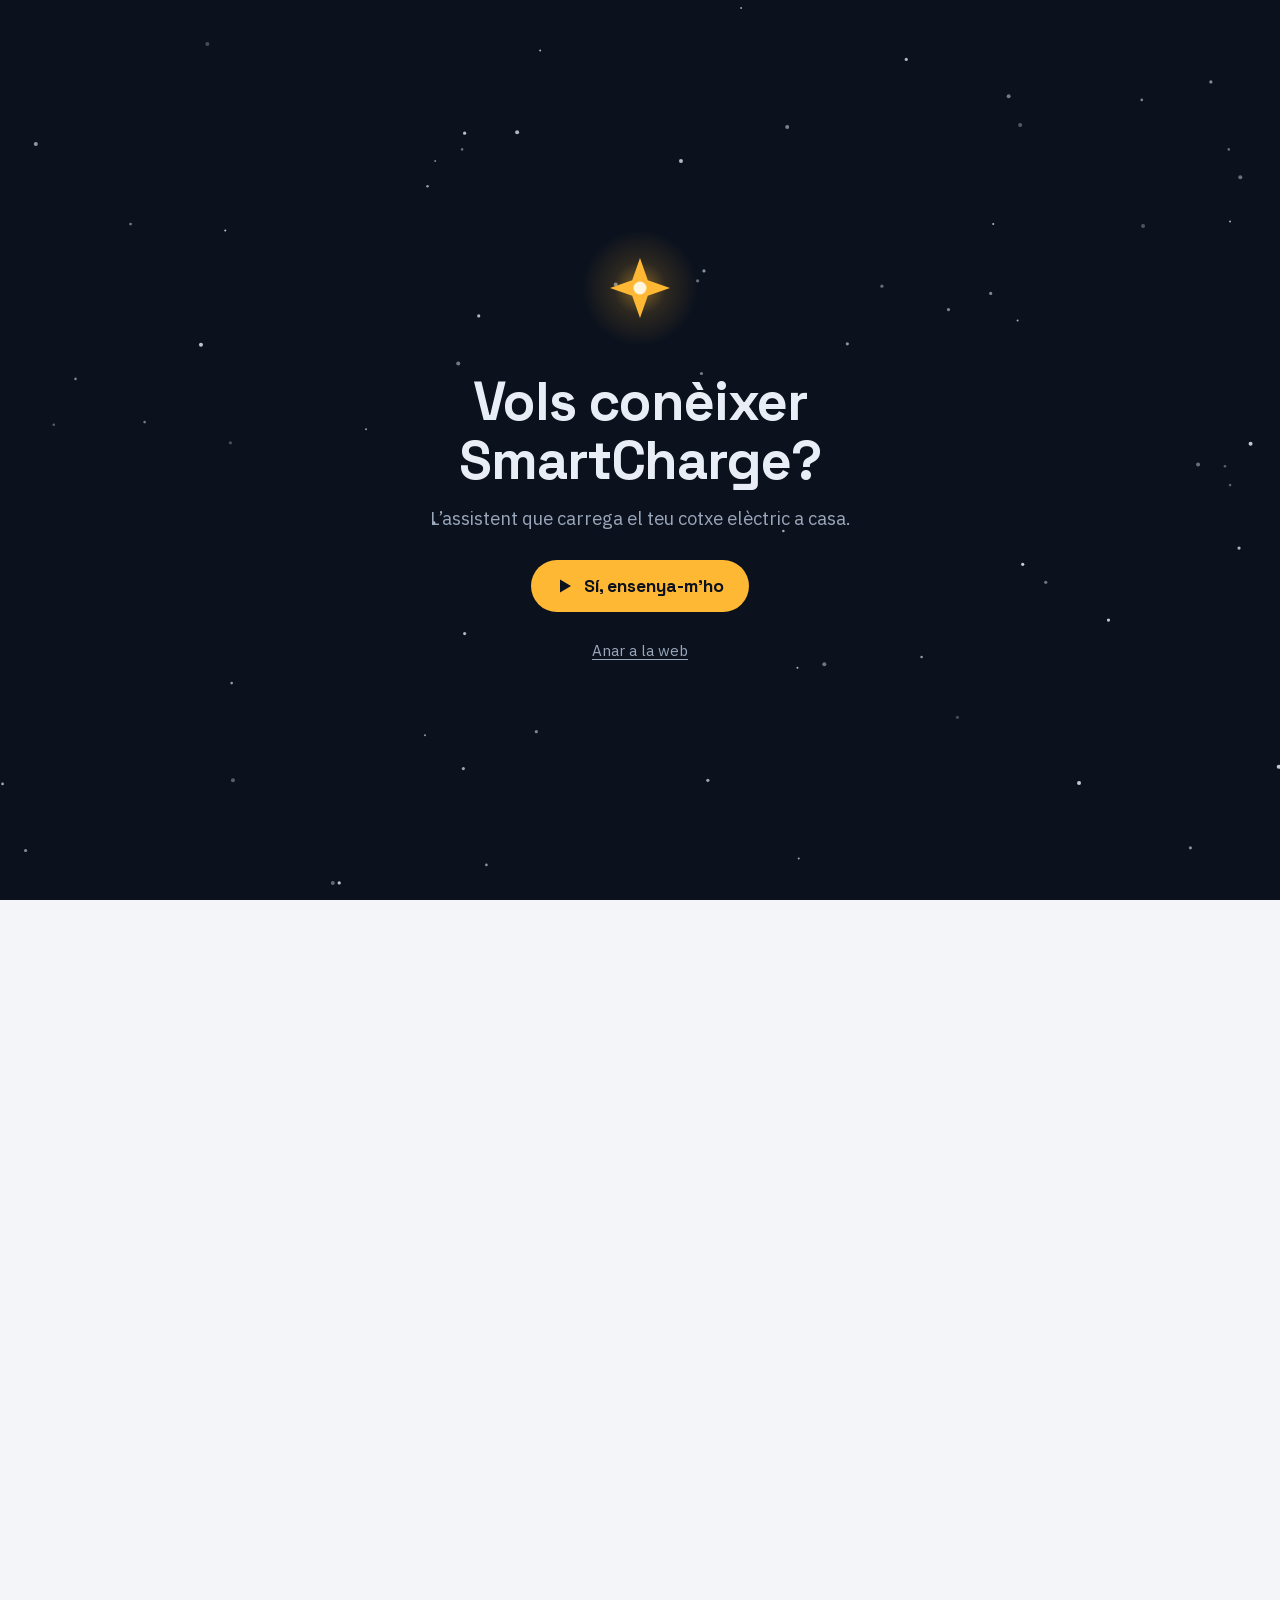
==== commit 3074d32f: "docs: regenerate the idea page from SmartCharge@df7b063" ====
--- a/ca/index.html
+++ b/ca/index.html
@@ -21,7 +21,7 @@
 <meta name="twitter:card" content="summary_large_image">
 <link rel="icon" type="image/png" href="/favicon.png">
 <link rel="apple-touch-icon" href="/apple-touch-icon.png">
-<link rel="stylesheet" href="https://fonts.googleapis.com/css2?family=IBM+Plex+Mono:wght@400;500&family=IBM+Plex+Sans:wght@400;500&family=Space+Grotesk:wght@500;700&display=swap">
+<link rel="stylesheet" href="/fonts/fonts.css">
 <style>
 /* Layout: the promise as the title with the short beside it, then what changes with SmartCharge,
    what it does for you (the three wants of the lead, in its order) and what else it does. */
--- a/fonts/fonts.css
+++ b/fonts/fonts.css
@@ -0,0 +1,36 @@
+/* The idea page's typefaces, served from this site so that no visitor's browser
+   asks Google Fonts for them. Latin subset only: the three pages use no character
+   outside it. Copied unmodified from Google Fonts on 2026-11-27. Licence: SIL Open
+   Font License 1.1, in OFL-IBM-Plex.txt and OFL-Space-Grotesk.txt. */
+@font-face {
+  font-family: "IBM Plex Mono";
+  font-style: normal;
+  font-weight: 400;
+  font-display: swap;
+  src: url("/fonts/ibm-plex-mono-400-latin.woff2") format("woff2");
+  unicode-range: U+0000-00FF, U+0131, U+0152-0153, U+02BB-02BC, U+02C6, U+02DA, U+02DC, U+0304, U+0308, U+0329, U+2000-206F, U+20AC, U+2122, U+2191, U+2193, U+2212, U+2215, U+FEFF, U+FFFD;
+}
+@font-face {
+  font-family: "IBM Plex Mono";
+  font-style: normal;
+  font-weight: 500;
+  font-display: swap;
+  src: url("/fonts/ibm-plex-mono-500-latin.woff2") format("woff2");
+  unicode-range: U+0000-00FF, U+0131, U+0152-0153, U+02BB-02BC, U+02C6, U+02DA, U+02DC, U+0304, U+0308, U+0329, U+2000-206F, U+20AC, U+2122, U+2191, U+2193, U+2212, U+2215, U+FEFF, U+FFFD;
+}
+@font-face {
+  font-family: "IBM Plex Sans";
+  font-style: normal;
+  font-weight: 400 500;
+  font-display: swap;
+  src: url("/fonts/ibm-plex-sans-latin.woff2") format("woff2");
+  unicode-range: U+0000-00FF, U+0131, U+0152-0153, U+02BB-02BC, U+02C6, U+02DA, U+02DC, U+0304, U+0308, U+0329, U+2000-206F, U+20AC, U+2122, U+2191, U+2193, U+2212, U+2215, U+FEFF, U+FFFD;
+}
+@font-face {
+  font-family: "Space Grotesk";
+  font-style: normal;
+  font-weight: 500 700;
+  font-display: swap;
+  src: url("/fonts/space-grotesk-latin.woff2") format("woff2");
+  unicode-range: U+0000-00FF, U+0131, U+0152-0153, U+02BB-02BC, U+02C6, U+02DA, U+02DC, U+0304, U+0308, U+0329, U+2000-206F, U+20AC, U+2122, U+2191, U+2193, U+2212, U+2215, U+FEFF, U+FFFD;
+}
